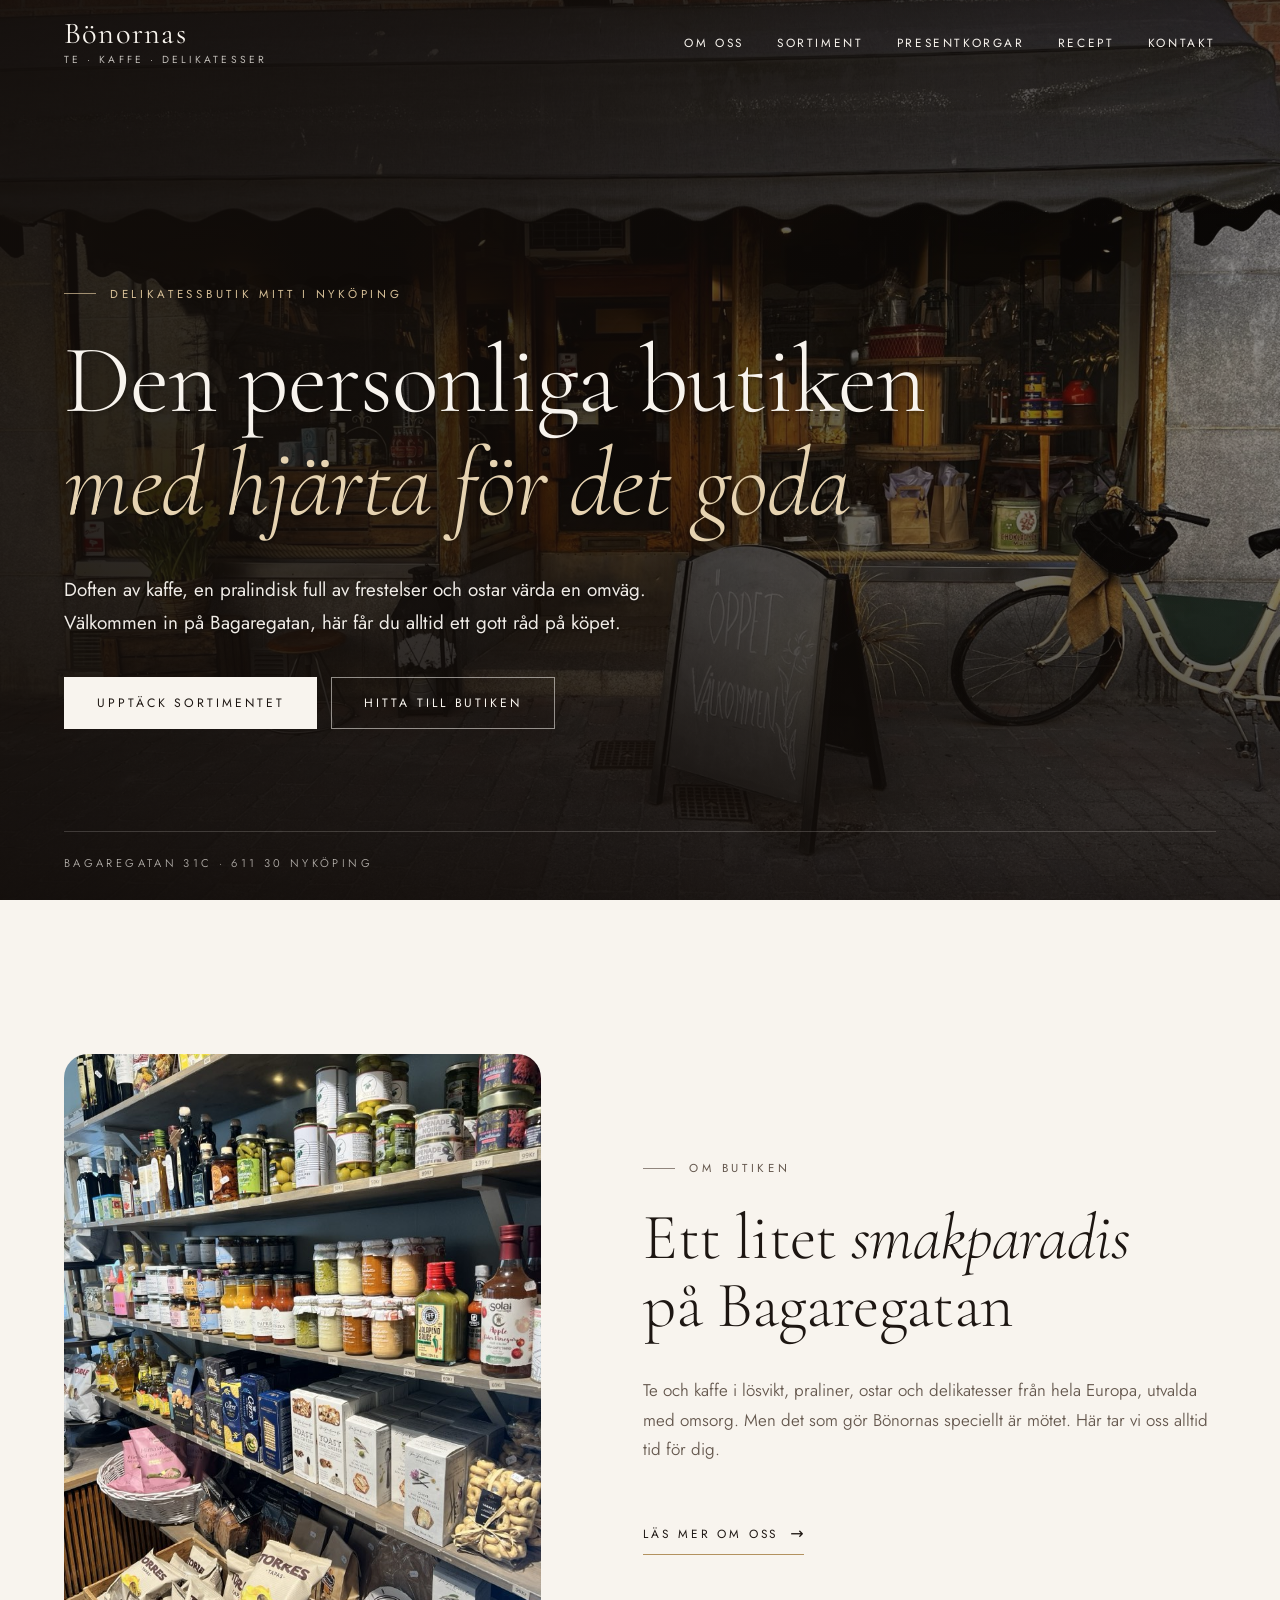
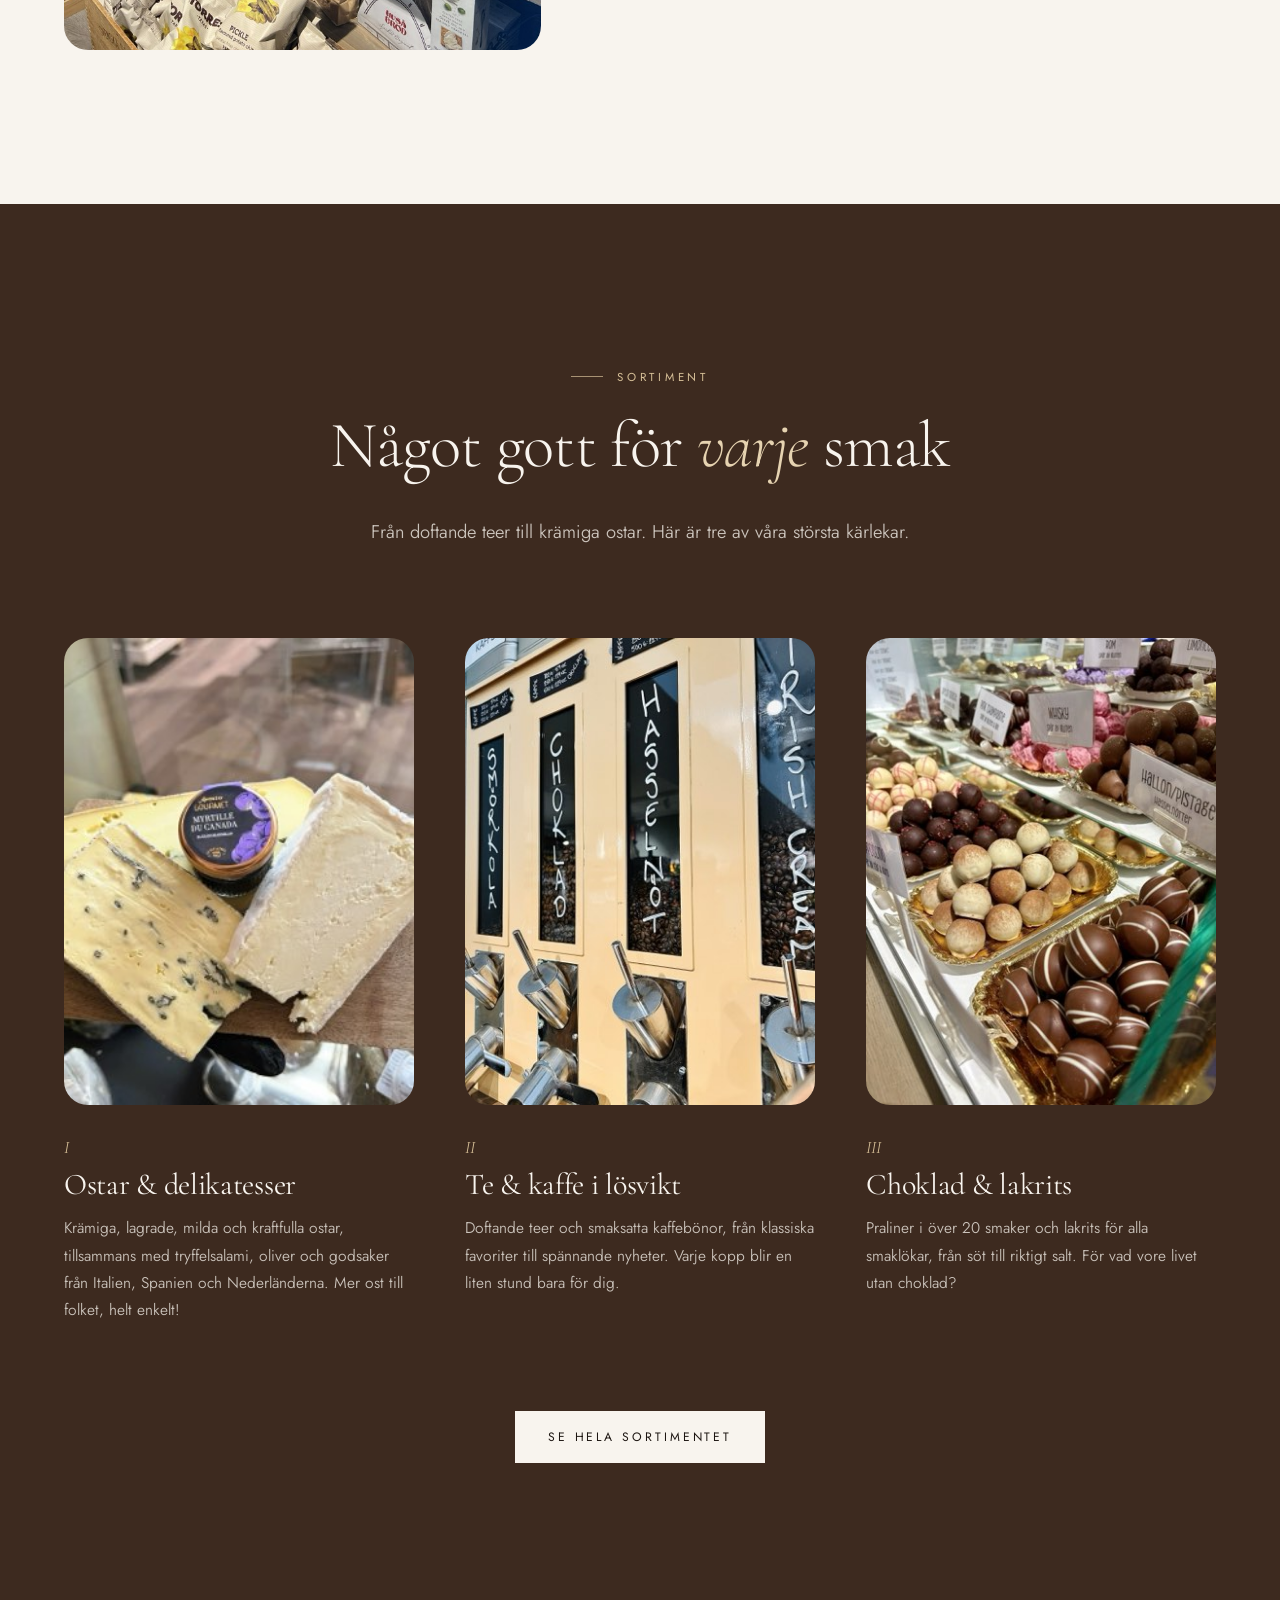
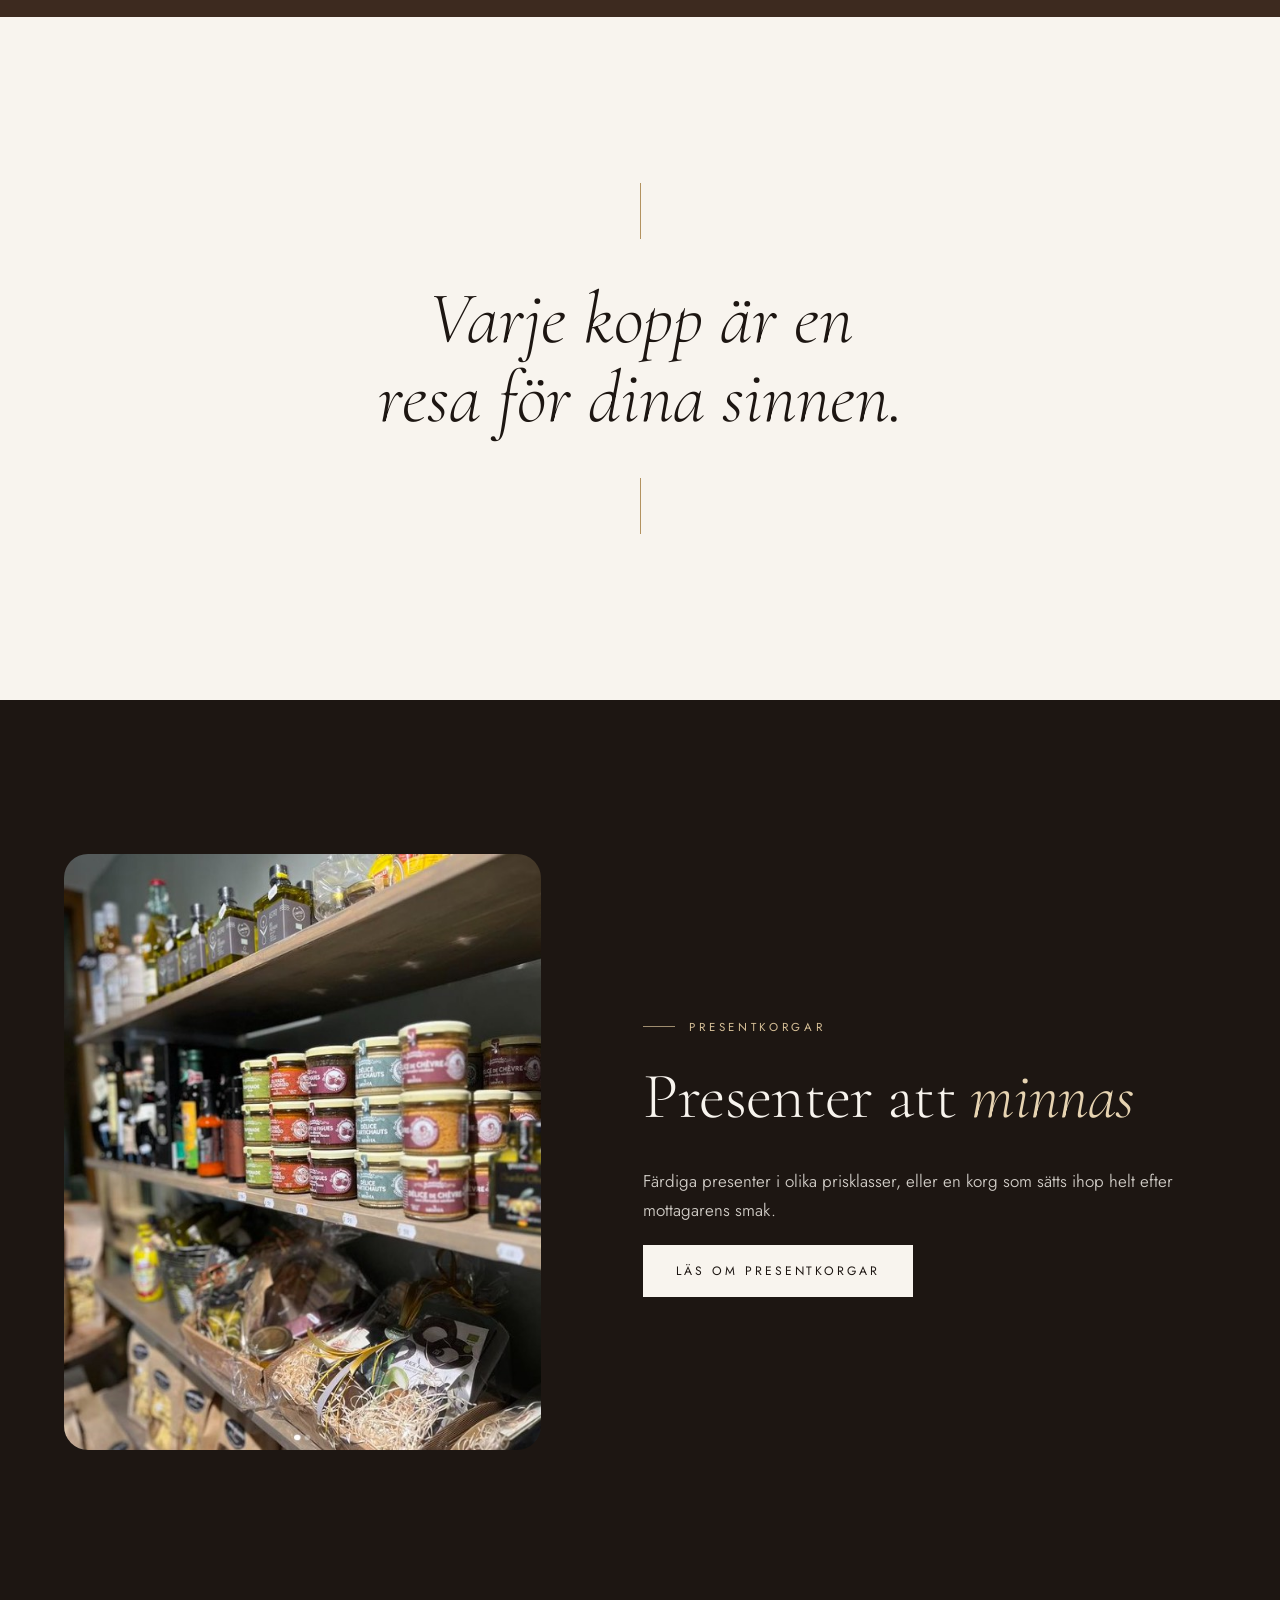
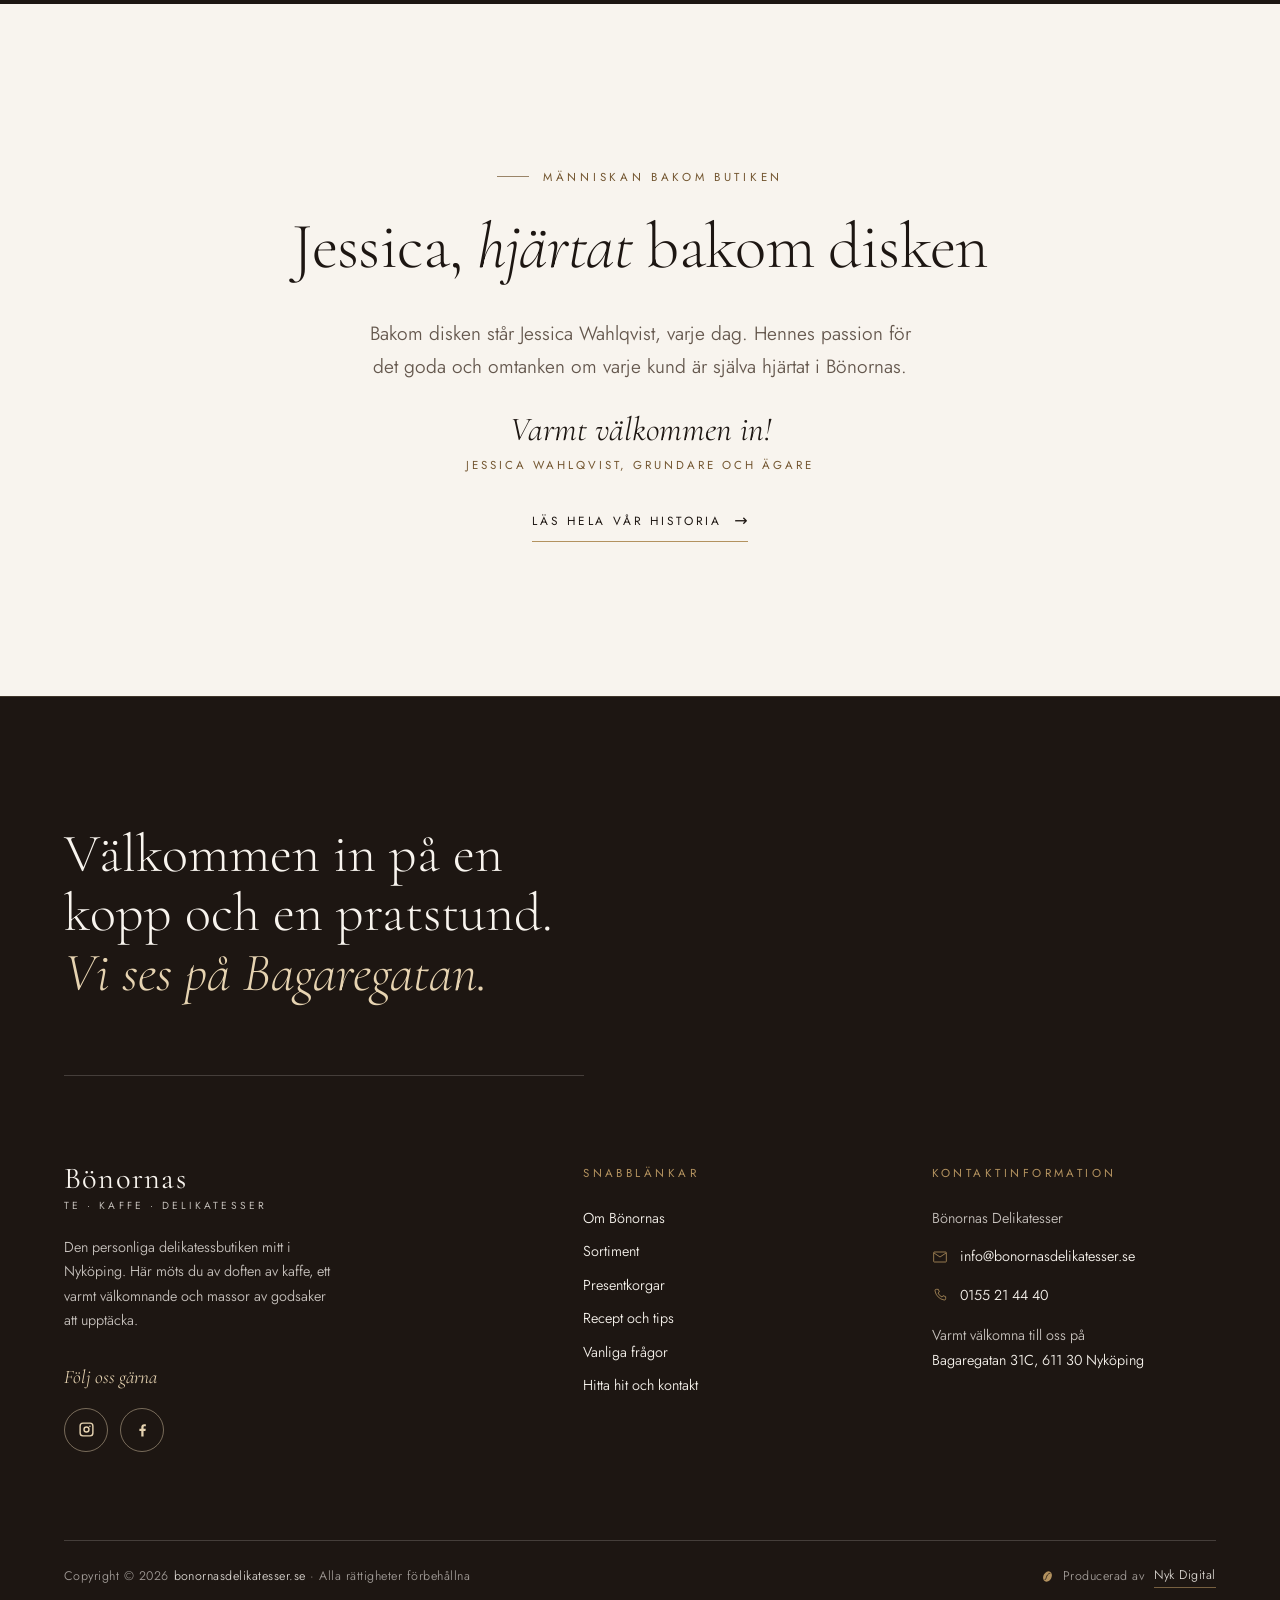
==== index.html @ 4481b43d "Uppdaterad förhandsvisning: sortimentssidan Co-Authored-By: Claude Opus 5.5 <noreply@anthropic.com>" ====
<!doctype html>
<html lang="sv">
<head>
  <meta charset="utf-8">
  <meta name="viewport" content="width=device-width, initial-scale=1, viewport-fit=cover">
  <title>Bönornas Delikatesser | Te, kaffe och delikatesser i Nyköping</title>
  <meta name="description" content="Personlig delikatessbutik på Bagaregatan i Nyköping. Te och kaffe i lösvikt, praliner, lakrits, ostpåsar, delikatesser och presentkorgar efter din smak och budget.">
  <link rel="canonical" href="https://bonornasdelikatesser.se/">
  <meta name="robots" content="noindex, nofollow">
  <meta name="theme-color" content="#1d1612">
  <meta name="format-detection" content="telephone=no">

  <meta property="og:type" content="website">
  <meta property="og:locale" content="sv_SE">
  <meta property="og:site_name" content="Bönornas Delikatesser">
  <meta property="og:title" content="Bönornas Delikatesser | Te, kaffe och delikatesser i Nyköping">
  <meta property="og:description" content="Personlig delikatessbutik på Bagaregatan i Nyköping. Te och kaffe i lösvikt, praliner, lakrits, ostpåsar, delikatesser och presentkorgar efter din smak och budget.">
  <meta property="og:url" content="https://bonornasdelikatesser.se/">
  <meta property="og:image" content="https://bonornasdelikatesser.se/images/og-image.jpg">
  <meta property="og:image:width" content="1200">
  <meta property="og:image:height" content="630">
  <meta property="og:image:alt" content="Butiksfasaden till Bönornas Delikatesser på Bagaregatan i Nyköping">
  <meta name="twitter:card" content="summary_large_image">

  <link rel="icon" href="favicon.svg" type="image/svg+xml">
  <link rel="icon" href="favicon-32.png" sizes="32x32" type="image/png">
  <link rel="apple-touch-icon" href="apple-touch-icon.png">
  <link rel="manifest" href="site.webmanifest">

  <link rel="preconnect" href="https://fonts.googleapis.com">
  <link rel="preconnect" href="https://fonts.gstatic.com" crossorigin>
  <link href="https://fonts.googleapis.com/css2?family=Cormorant+Garamond:ital,wght@0,300;0,400;0,500;1,300;1,400&amp;family=Jost:wght@300..500&amp;display=swap" rel="stylesheet">
  <link rel="preload" as="image" href="images/butiken-bagaregatan-nykoping-1600.jpg"
        imagesrcset="images/butiken-bagaregatan-nykoping-960.jpg 960w, images/butiken-bagaregatan-nykoping-1600.jpg 1600w"
        imagesizes="100vw">
  <link rel="stylesheet" href="css/style.css?v=22">
  <!-- Strukturerad data: lokal butik -->
  <script type="application/ld+json">
  {
    "@context": "https://schema.org",
    "@type": "Store",
    "@id": "https://bonornasdelikatesser.se/#butik",
    "name": "Bönornas Delikatesser",
    "alternateName": "BÖNORNAS Te Kaffe & Delikatesser",
    "slogan": "Den personliga butiken",
    "founder": {"@type": "Person", "name": "Jessica Wahlqvist"},
    "description": "Personlig delikatessbutik i Nyköping med te och kaffe i lösvikt, choklad, lakrits, ostar och presentkorgar.",
    "url": "https://bonornasdelikatesser.se/",
    "image": [
      "https://bonornasdelikatesser.se/images/butiken-bagaregatan-nykoping-1600.jpg",
      "https://bonornasdelikatesser.se/images/praliner-choklad-1600.jpg",
      "https://bonornasdelikatesser.se/images/kaffe-i-losvikt-1600.jpg"
    ],
    "logo": "https://bonornasdelikatesser.se/apple-touch-icon.png",
    "telephone": "+46155214440",
    "email": "info@bonornasdelikatesser.se",
    "priceRange": "$$",
    "currenciesAccepted": "SEK",
    "address": {
      "@type": "PostalAddress",
      "streetAddress": "Bagaregatan 31C",
      "postalCode": "611 30",
      "addressLocality": "Nyköping",
      "addressRegion": "Södermanlands län",
      "addressCountry": "SE"
    },
    "areaServed": "Nyköping",
    "hasMap": "https://www.google.com/maps/search/?api=1&query=Bagaregatan+31C+611+30+Nyk%C3%B6ping",
    "sameAs": [
      "https://www.instagram.com/bonornasdelikatesser/",
      "https://www.facebook.com/bonornasdelikatesser/"
    ],
    "makesOffer": [
      {"@type": "Offer", "itemOffered": {"@type": "Product", "name": "Te i lösvikt"}},
      {"@type": "Offer", "itemOffered": {"@type": "Product", "name": "Kaffe i lösvikt"}},
      {"@type": "Offer", "itemOffered": {"@type": "Product", "name": "Choklad och praliner"}},
      {"@type": "Offer", "itemOffered": {"@type": "Product", "name": "Lakrits"}},
      {"@type": "Offer", "itemOffered": {"@type": "Product", "name": "Presentkorgar med ost och delikatesser"}},
      {"@type": "Offer", "itemOffered": {"@type": "Product", "name": "Ostpåsar"}}
    ]
  }
  </script>
</head>
<body>
  <a class="skip-link" href="#main">Hoppa till innehållet</a>

  <header class="site-header" id="top">
    <div class="container header-inner">
      <a class="brand" href="./" aria-label="Till startsidan för Bönornas Delikatesser">
        <span class="brand-name">Bönornas</span>
        <span class="brand-sub">Te · Kaffe · Delikatesser</span>
      </a>

      <nav class="site-nav" id="site-nav" aria-label="Huvudmeny">
        <ul>
          <li><a href="om-oss.html">Om oss</a></li>
          <li><a href="sortiment.html">Sortiment</a></li>
          <li><a href="presentkorgar.html">Presentkorgar</a></li>
          <li><a href="recept.html">Recept</a></li>
          <li><a href="kontakt.html">Kontakt</a></li>
        </ul>
      </nav>

      <button class="nav-toggle" aria-expanded="false" aria-controls="site-nav">
        <span class="nav-toggle-lines" aria-hidden="true"></span><span class="visually-hidden">Meny</span>
      </button>
    </div>
  </header>

  <main id="main">
    <!-- HERO -->
    <section class="hero" aria-labelledby="hero-title">
      <div class="hero-media">
        <img src="images/butiken-bagaregatan-nykoping-1600.jpg"
             srcset="images/butiken-bagaregatan-nykoping-960.jpg 960w, images/butiken-bagaregatan-nykoping-1600.jpg 1600w"
             sizes="100vw" width="1600" height="1200" fetchpriority="high"
             alt="Butiksfasaden till Bönornas Delikatesser på Bagaregatan i Nyköping med markis och skyltfönster">
      </div>
      <div class="container hero-content">
        <p class="label label-light">Delikatessbutik mitt i Nyköping</p>
        <h1 id="hero-title">Den personliga butiken<br><em>med hjärta för det goda</em></h1>
        <p class="hero-lead">Doften av kaffe, en pralindisk full av frestelser och ostar värda en omväg.<br class="br-desktop"> Välkommen in på Bagaregatan, här får du alltid ett gott råd på köpet.</p>
        <div class="hero-actions">
          <a class="btn btn-light" href="sortiment.html">Upptäck sortimentet</a>
          <a class="btn btn-outline-light" href="kontakt.html#hitta-hit">Hitta till butiken</a>
        </div>
      </div>
      <p class="hero-address container">Bagaregatan 31C · 611 30 Nyköping</p>
    </section>

    <!-- OM, KORT -->
    <section class="section intro" aria-labelledby="om-title">
      <div class="container intro-grid">
        <figure class="intro-media">
          <img src="images/delikatesser-hylla-960.jpg"
               srcset="images/delikatesser-hylla-480.jpg 480w, images/delikatesser-hylla-960.jpg 960w, images/delikatesser-hylla-1600.jpg 1600w"
               sizes="(min-width: 960px) 42vw, 100vw" width="1200" height="1600" loading="lazy" decoding="async"
               alt="Välfyllda hyllor i butiken med inlagda grönsaker, oljor, kex och pasta">
        </figure>
        <div class="intro-copy">
          <p class="label">Om butiken</p>
          <h2 id="om-title">Ett litet <em>smakparadis</em> på Bagaregatan</h2>
          <p>Te och kaffe i lösvikt, praliner, ostar och delikatesser från hela Europa, utvalda med omsorg. Men det som gör Bönornas speciellt är mötet. Här tar vi oss alltid tid för dig.</p>
          <a class="text-link" href="om-oss.html">Läs mer om oss</a>
        </div>
      </div>

    </section>

    <!-- SORTIMENT -->
    <section class="section collection" aria-labelledby="sortiment-title">
      <div class="container">
        <header class="section-head">
          <p class="label">Sortiment</p>
          <h2 id="sortiment-title">Något gott för <em>varje</em> smak</h2>
          <p>Från doftande teer till krämiga ostar. Här är tre av våra största kärlekar.</p>
        </header>

        <div class="collection-grid">
          <article class="item">
            <div class="item-media">
              <img src="images/ostar-delikatesser-960.jpg"
                   srcset="images/ostar-delikatesser-480.jpg 480w, images/ostar-delikatesser-960.jpg 960w"
                   sizes="(min-width: 900px) 30vw, 100vw" width="960" height="720" loading="lazy" decoding="async"
                   alt="Ostbricka med blåmögelost, vitmögelost och en burk blåbärsmarmelad">
            </div>
            <p class="item-index">I</p>
            <h3><a href="sortiment.html#ost">Ostar &amp; delikatesser</a></h3>
            <p>Krämiga, lagrade, milda och kraftfulla ostar, tillsammans med tryffelsalami, oliver och godsaker från Italien, Spanien och Nederländerna. Mer ost till folket, helt enkelt!</p>
          </article>

          <article class="item">
            <div class="item-media">
              <img src="images/kaffe-i-losvikt-960.jpg"
                   srcset="images/kaffe-i-losvikt-480.jpg 480w, images/kaffe-i-losvikt-960.jpg 960w"
                   sizes="(min-width: 900px) 30vw, 100vw" width="960" height="1280" loading="lazy" decoding="async"
                   alt="Smaksatta kaffebönor i lösvikt i kaffeautomater">
            </div>
            <p class="item-index">II</p>
            <h3><a href="sortiment.html#te-kaffe">Te &amp; kaffe i lösvikt</a></h3>
            <p>Doftande teer och smaksatta kaffebönor, från klassiska favoriter till spännande nyheter. Varje kopp blir en liten stund bara för dig.</p>
          </article>

          <article class="item">
            <div class="item-media">
              <img src="images/praliner-choklad-960.jpg"
                   srcset="images/praliner-choklad-480.jpg 480w, images/praliner-choklad-960.jpg 960w"
                   sizes="(min-width: 900px) 30vw, 100vw" width="960" height="1280" loading="lazy" decoding="async"
                   alt="Disk med handgjorda praliner i smaker som whisky samt hallon och pistage">
            </div>
            <p class="item-index">III</p>
            <h3><a href="sortiment.html#choklad">Choklad &amp; lakrits</a></h3>
            <p>Praliner i över 20 smaker och lakrits för alla smaklökar, från söt till riktigt salt. För vad vore livet utan choklad?</p>
          </article>
        </div>

        <div class="section-actions">
          <a class="btn btn-light" href="sortiment.html">Se hela sortimentet</a>
        </div>
      </div>
    </section>

    <!-- CITAT -->
    <section class="statement" aria-label="Vår filosofi">
      <div class="container">
        <blockquote>
          <p>Varje kopp är en resa för dina sinnen.</p>
        </blockquote>
      </div>
    </section>

    <!-- PRESENTKORGAR, KORT -->
    <section class="section gifts" aria-labelledby="gifts-title">
      <div class="container gifts-grid">
        <figure class="gifts-media">
          <img src="images/presentkorgar-delikatesser-600.jpg"
               srcset="images/presentkorgar-delikatesser-390.jpg 389w, images/presentkorgar-delikatesser-600.jpg 597w"
               sizes="(min-width: 960px) 40vw, 100vw" width="597" height="737" loading="lazy" decoding="async"
               alt="Hyllor med franska tapenader, olivoljor och inslagna presentkorgar">
        </figure>
        <div class="gifts-copy">
          <p class="label label-light">Presentkorgar</p>
          <h2 id="gifts-title">Presenter att <em>minnas</em></h2>
          <p>Färdiga presenter i olika prisklasser, eller en korg som sätts ihop helt efter mottagarens smak.</p>
          <div class="hero-actions">
            <a class="btn btn-light" href="presentkorgar.html">Läs om presentkorgar</a>
          </div>
        </div>
      </div>
    </section>

    <!-- JESSICA, KORT -->
    <section class="section story-teaser" aria-labelledby="jessica-title">
      <div class="container story-teaser-inner">
        <p class="label">Människan bakom butiken</p>
        <h2 id="jessica-title">Jessica, <em>hjärtat</em> bakom disken</h2>
        <p>Bakom disken står Jessica Wahlqvist, varje dag. Hennes passion för det goda och omtanken om varje kund är själva hjärtat i Bönornas.</p>
        <p class="story-sign">Varmt välkommen in!<span>Jessica Wahlqvist, grundare och ägare</span></p>
        <a class="text-link" href="om-oss.html">Läs hela vår historia</a>
      </div>
    </section>


  </main>

  <footer class="site-footer">
    <div class="container">
      <p class="footer-welcome">Välkommen in på en kopp och en pratstund. <em>Vi ses på Bagaregatan.</em></p>

      <div class="footer-grid">
        <div class="footer-intro">
          <a class="footer-logo" href="./" aria-label="Till startsidan för Bönornas Delikatesser">
            <span class="brand-name">Bönornas</span>
            <span class="brand-sub">Te · Kaffe · Delikatesser</span>
          </a>
          <p>Den personliga delikatessbutiken mitt i Nyköping. Här möts du av doften av kaffe, ett varmt välkomnande och massor av godsaker att upptäcka.</p>
          <p class="footer-follow">Följ oss gärna</p>
          <ul class="footer-social">
            <li><a href="https://www.instagram.com/bonornasdelikatesser/" rel="noopener" target="_blank" aria-label="Instagram"><svg viewBox="0 0 24 24" width="17" height="17" aria-hidden="true" focusable="false"><path d="M7 2h10a5 5 0 0 1 5 5v10a5 5 0 0 1-5 5H7a5 5 0 0 1-5-5V7a5 5 0 0 1 5-5Zm0 2a3 3 0 0 0-3 3v10a3 3 0 0 0 3 3h10a3 3 0 0 0 3-3V7a3 3 0 0 0-3-3H7Zm5 3.5A4.5 4.5 0 1 1 7.5 12 4.5 4.5 0 0 1 12 7.5Zm0 2A2.5 2.5 0 1 0 14.5 12 2.5 2.5 0 0 0 12 9.5Zm4.8-3.3a1.1 1.1 0 1 1-1.1 1.1 1.1 1.1 0 0 1 1.1-1.1Z" fill="currentColor"/></svg></a></li>
            <li><a href="https://www.facebook.com/bonornasdelikatesser/" rel="noopener" target="_blank" aria-label="Facebook"><svg viewBox="0 0 24 24" width="17" height="17" aria-hidden="true" focusable="false"><path d="M13.5 22v-8h2.7l.4-3.1h-3.1V8.9c0-.9.25-1.5 1.55-1.5h1.65V4.6A22 22 0 0 0 14.3 4.5c-2.4 0-4 1.45-4 4.1v2.3H7.6V14h2.7v8Z" fill="currentColor"/></svg></a></li>
          </ul>
        </div>

        <nav class="footer-col" aria-label="Snabblänkar">
          <p class="footer-label">Snabblänkar</p>
          <ul>
            <li><a href="om-oss.html">Om Bönornas</a></li>
            <li><a href="sortiment.html">Sortiment</a></li>
            <li><a href="presentkorgar.html">Presentkorgar</a></li>
            <li><a href="recept.html">Recept och tips</a></li>
            <li><a href="kontakt.html#faq">Vanliga frågor</a></li>
            <li><a href="kontakt.html">Hitta hit och kontakt</a></li>
          </ul>
        </nav>

        <div class="footer-col">
          <p class="footer-label">Kontaktinformation</p>
          <ul>
            <li>Bönornas Delikatesser</li>
            <li class="footer-row"><svg viewBox="0 0 24 24" width="16" height="16" aria-hidden="true" fill="none" stroke="currentColor" stroke-width="1.2"><rect x="2.5" y="4.5" width="19" height="15" rx="1"/><path d="m3 6 9 6 9-6"/></svg><a href="mailto:info@bonornasdelikatesser.se">info@bonornasdelikatesser.se</a></li>
            <li class="footer-row"><svg viewBox="0 0 24 24" width="16" height="16" aria-hidden="true" fill="none" stroke="currentColor" stroke-width="1.2"><path d="M6.5 3.5h3l1.5 4-2 1.5a12 12 0 0 0 6 6l1.5-2 4 1.5v3a2 2 0 0 1-2.2 2A16.5 16.5 0 0 1 4.5 5.7a2 2 0 0 1 2-2.2Z"/></svg><a href="tel:+46155214440">0155&nbsp;21&nbsp;44&nbsp;40</a></li>
            <li class="footer-address">Varmt välkomna till oss på<br><a href="https://www.google.com/maps/search/?api=1&amp;query=Bagaregatan+31C+611+30+Nyk%C3%B6ping" rel="noopener" target="_blank">Bagaregatan&nbsp;31C, 611&nbsp;30 Nyköping</a></li>
          </ul>
        </div>
      </div>

      <div class="footer-bottom">
        <p>Copyright © <span id="year">2026</span> <a href="./">bonornasdelikatesser.se</a> · Alla rättigheter förbehållna</p>
        <p class="footer-credit"><svg class="footer-bean" viewBox="0 0 48 48" aria-hidden="true"><ellipse cx="24" cy="24" rx="15" ry="20" transform="rotate(28 24 24)" fill="currentColor"/><path d="M15 36c6-5 4-12 9-18s9-6 9-6" fill="none" stroke="var(--ink)" stroke-width="3" stroke-linecap="round"/></svg>Producerad av <a href="https://nykdigital.se" rel="noopener" target="_blank">Nyk Digital</a></p>
      </div>
    </div>
  </footer>

  <script src="js/main.js?v=22" defer></script>
</body>
</html>
---- css/style.css ----
/* ==========================================================================
   Bönornas Delikatesser
   ========================================================================== */

:root {
  --ink: #1d1612;
  --ink-2: #2a201b;
  --ivory: #f8f4ee;
  --linen: #f0e9df;
  --roast: #3d2a1f;
  --text: #2b221d;
  --muted: #64574d;
  --gold: #b3925f;
  --gold-text: #735630;
  --line: rgb(29 22 18 / 14%);
  --line-light: rgb(248 244 238 / 18%);

  --serif: "Cormorant Garamond", Georgia, "Times New Roman", serif;
  --sans: "Jost", system-ui, -apple-system, "Segoe UI", Roboto, sans-serif;

  --header-h: 84px;
  --gutter: clamp(20px, 5vw, 64px);
  --section-y: clamp(88px, 12vw, 168px);
  --ease: cubic-bezier(.22, .61, .36, 1);
}

/* ---------- Bas ---------- */
*, *::before, *::after { box-sizing: border-box; }
html {
  scroll-behavior: smooth;
  scroll-padding-top: calc(var(--header-h) - 8px);
  -webkit-text-size-adjust: 100%;
  text-size-adjust: 100%;
}
body {
  margin: 0;
  font-family: var(--sans);
  font-weight: 350;
  font-size: clamp(1rem, .96rem + .2vw, 1.0625rem);
  line-height: 1.75;
  color: var(--text);
  background: var(--ivory);
  -webkit-font-smoothing: antialiased;
  overflow-x: hidden;
}
img { display: block; max-width: 100%; height: auto; }
a { color: inherit; text-underline-offset: 4px; text-decoration-thickness: 1px; }
strong { font-weight: 500; }
figure { margin: 0; }
address { font-style: normal; }
p { margin: 0 0 1.1em; text-wrap: pretty; }

h1, h2, h3 {
  font-family: var(--serif);
  font-weight: 300;
  line-height: 1.05;
  letter-spacing: -0.01em;
  margin: 0 0 .55em;
  text-wrap: balance;
  color: var(--ink);
}
h1 { font-size: clamp(3rem, 1.6rem + 5.6vw, 6.4rem); }
h2 { font-size: clamp(2.4rem, 1.5rem + 3.2vw, 4.2rem); }
h3 { font-size: clamp(1.6rem, 1.4rem + .6vw, 2rem); font-weight: 400; }
h1 em, h2 em { font-style: italic; font-weight: 300; }

:focus-visible { outline: 1px solid var(--gold); outline-offset: 4px; }

.container { width: min(1240px, 100% - 2 * var(--gutter)); margin-inline: auto; }
.visually-hidden { position: absolute !important; width: 1px; height: 1px; overflow: hidden; clip: rect(0 0 0 0); white-space: nowrap; }
.skip-link { position: absolute; left: 16px; top: -100px; z-index: 100; background: var(--ink); color: var(--ivory); padding: 10px 16px; }
.skip-link:focus { top: 12px; }

.label {
  display: inline-flex; align-items: center; gap: 14px;
  font-family: var(--sans); font-size: .72rem; font-weight: 400;
  letter-spacing: .32em; text-transform: uppercase; color: var(--gold-text);
  margin-bottom: 1.6rem;
}
.label::before { content: ""; width: 32px; height: 1px; background: currentColor; opacity: .7; }
.label-light { color: #d6bf97; }

/* ---------- Knappar ---------- */
.btn {
  display: inline-flex; align-items: center; justify-content: center;
  min-height: 52px; padding: 0 32px;
  font: 400 .76rem/1 var(--sans); letter-spacing: .24em; text-transform: uppercase;
  color: var(--ivory); background: var(--ink);
  border: 1px solid var(--ink); border-radius: 0;
  text-decoration: none; cursor: pointer;
  transition: background-color .4s var(--ease), color .4s var(--ease), border-color .4s var(--ease);
}
.btn:hover { background: transparent; color: var(--ink); }
.btn-light { background: var(--ivory); color: var(--ink); border-color: var(--ivory); }
.btn-light:hover { background: transparent; color: var(--ivory); }
.btn-outline-light { background: transparent; color: var(--ivory); border-color: rgb(248 244 238 / 55%); }
.btn-outline-light:hover { background: var(--ivory); color: var(--ink); border-color: var(--ivory); }

/* ---------- Sidhuvud ---------- */
.site-header {
  position: fixed; inset: 0 0 auto; z-index: 50;
  color: var(--ivory);
  transition: background-color .5s var(--ease), color .5s var(--ease), box-shadow .5s var(--ease);
}
.site-header.is-scrolled, .site-header.menu-open {
  background: var(--ivory); color: var(--ink);
  box-shadow: 0 1px 0 var(--line);
}
.header-inner { display: flex; align-items: center; justify-content: space-between; height: var(--header-h); gap: 24px; }

.brand, .footer-logo { display: inline-grid; justify-items: start; text-decoration: none; color: inherit; line-height: 1; }
.brand-name { font-family: var(--serif); font-weight: 400; font-size: 1.9rem; letter-spacing: .04em; }
.brand-sub { margin-top: 6px; font-size: .64rem; font-weight: 400; letter-spacing: .3em; text-transform: uppercase; opacity: .75; }

.site-nav ul { list-style: none; margin: 0; padding: 0; display: flex; gap: clamp(20px, 2.6vw, 40px); }
.site-nav a {
  position: relative; text-decoration: none;
  font-size: .74rem; font-weight: 400; letter-spacing: .22em; text-transform: uppercase;
  padding: 8px 0;
}
.site-nav a::after {
  content: ""; position: absolute; left: 0; right: 0; bottom: 2px; height: 1px; background: currentColor;
  transform: scaleX(0); transform-origin: right; transition: transform .5s var(--ease);
}
.site-nav a:hover::after, .site-nav a.is-active::after { transform: scaleX(1); transform-origin: left; }

.nav-toggle { display: none; width: 48px; height: 48px; margin-right: -12px; padding: 0; border: 0; background: none; color: inherit; cursor: pointer; }
.nav-toggle-lines, .nav-toggle-lines::before { display: block; width: 26px; height: 1px; margin: 0 auto; background: currentColor; transition: transform .4s var(--ease); }
.nav-toggle-lines { position: relative; transform: translateY(-4px); }
.nav-toggle-lines::before { content: ""; position: absolute; left: 0; top: 8px; }
.nav-toggle[aria-expanded="true"] .nav-toggle-lines { transform: translateY(0) rotate(45deg); }
.nav-toggle[aria-expanded="true"] .nav-toggle-lines::before { transform: translateY(-8px) rotate(-90deg); }

@media (max-width: 960px) {
  .nav-toggle { display: block; }
  .site-nav {
    position: fixed; inset: var(--header-h) 0 0; background: var(--ivory); color: var(--ink);
    display: flex; align-items: center; justify-content: center;
    opacity: 0; visibility: hidden; transition: opacity .5s var(--ease), visibility 0s .5s;
  }
  .site-nav.is-open { opacity: 1; visibility: visible; transition: opacity .5s var(--ease); }
  .site-nav ul { flex-direction: column; align-items: center; gap: 10px; }
  .site-nav a { font-family: var(--serif); font-size: 2.2rem; letter-spacing: .01em; text-transform: none; font-weight: 300; }
}

/* ---------- Hero ---------- */
.hero {
  position: relative; isolation: isolate; overflow: hidden;
  min-height: max(640px, 100svh);
  display: flex; flex-direction: column; justify-content: flex-end;
  color: var(--ivory);
  padding: calc(var(--header-h) + 48px) 0 0;
}
.hero-media { position: absolute; inset: 0; z-index: -1; }
.hero-media img { width: 100%; height: 100%; object-fit: cover; object-position: 50% 60%; }
.hero-media::after {
  content: ""; position: absolute; inset: 0;
  background:
    linear-gradient(90deg, rgb(18 13 10 / 82%) 0%, rgb(18 13 10 / 62%) 40%, rgb(18 13 10 / 25%) 75%, rgb(18 13 10 / 15%) 100%),
    linear-gradient(180deg, rgb(18 13 10 / 50%) 0%, rgb(18 13 10 / 0%) 25%, rgb(18 13 10 / 0%) 60%, rgb(18 13 10 / 75%) 100%),
    rgb(18 13 10 / 22%);
}
.hero h1, .hero-lead, .hero .label { text-shadow: 0 1px 2px rgb(0 0 0 / 30%); }
@media (max-width: 760px) {
  .hero-media::after {
    background:
      linear-gradient(180deg, rgb(18 13 10 / 55%) 0%, rgb(18 13 10 / 45%) 35%, rgb(18 13 10 / 75%) 70%, rgb(18 13 10 / 90%) 100%);
  }
}

.hero-content { padding-bottom: clamp(56px, 8vw, 104px); }
.hero h1 { color: var(--ivory); max-width: 14ch; margin-bottom: .4em; }
.hero h1 em { color: #e6d3b1; }
.hero-lead { max-width: 36em; font-size: clamp(1.02rem, .98rem + .3vw, 1.18rem); color: rgb(248 244 238 / 88%); margin-bottom: 2.4rem; }
.hero-actions { display: flex; flex-wrap: wrap; gap: 14px; }
.hero-address {
  position: relative; margin: 0 auto; padding: 22px 0 26px;
  border-top: 1px solid var(--line-light);
  font-size: .7rem; letter-spacing: .3em; text-transform: uppercase; color: rgb(248 244 238 / 70%);
}

.hero-content > * { opacity: 0; animation: fadeUp 1.2s var(--ease) forwards; }
.hero-content > :nth-child(1) { animation-delay: .2s; }
.hero-content > :nth-child(2) { animation-delay: .35s; }
.hero-content > :nth-child(3) { animation-delay: .55s; }
.hero-content > :nth-child(4) { animation-delay: .7s; }
@keyframes fadeUp { from { opacity: 0; transform: translateY(18px); } to { opacity: 1; transform: none; } }

@media (max-width: 560px) {
  .hero-actions .btn { flex: 1 1 100%; }
  .hero-address { letter-spacing: .2em; font-size: .64rem; }
}

/* ---------- Sektioner ---------- */
.section { padding: var(--section-y) 0; }
.section-head { max-width: 680px; margin: 0 auto clamp(56px, 7vw, 96px); text-align: center; }
.section-head .label { justify-content: center; }
.section-head > p:last-child { color: var(--muted); margin: 0; }
.section-head-left { text-align: left; margin-inline: 0; }
.section-head-left .label { justify-content: flex-start; }

/* Om */
.intro-grid { display: grid; grid-template-columns: 5fr 6fr; gap: clamp(48px, 8vw, 128px); align-items: center; }
.intro-media { position: relative; }
.intro-media img { width: 100%; aspect-ratio: 4 / 5; object-fit: cover; }
.intro-copy > p { color: var(--muted); max-width: 34em; }
.pillars { margin: 48px 0 0; display: grid; grid-template-columns: repeat(3, 1fr); gap: 28px; }
.pillars div { padding-top: 20px; border-top: 1px solid var(--line); }
.pillars dt { font-family: var(--serif); font-size: 1.35rem; font-weight: 400; color: var(--ink); line-height: 1.2; margin-bottom: 6px; }
.pillars dd { margin: 0; font-size: .92rem; color: var(--muted); }
@media (max-width: 900px) {
  .intro-grid { grid-template-columns: 1fr; }
}
@media (max-width: 600px) { .pillars { grid-template-columns: 1fr; gap: 0; } .pillars div { padding: 18px 0; } }

/* Sortiment */
.collection { background: var(--linen); }
.collection-grid { display: grid; grid-template-columns: repeat(3, 1fr); gap: clamp(28px, 4vw, 56px); }
.item-media { overflow: hidden; margin-bottom: 28px; }
.item-media img { width: 100%; aspect-ratio: 3 / 4; object-fit: cover; transition: transform .9s var(--ease); }
.item:hover .item-media img { transform: scale(1.04); }
.item-index { font-family: var(--serif); font-style: italic; font-size: 1.1rem; color: var(--gold-text); margin: 0 0 6px; }
.item h3 { margin-bottom: .45em; }
.item p:last-child { color: var(--muted); margin: 0; font-size: .97rem; }
.collection-grid .item:nth-child(2) { margin-top: clamp(0px, 6vw, 72px); }
@media (max-width: 900px) {
  .collection-grid { grid-template-columns: 1fr; gap: 64px; max-width: 560px; margin-inline: auto; }
  .collection-grid .item:nth-child(2) { margin-top: 0; }
  .item-media img { aspect-ratio: 4 / 3; }
}

/* Menykort: kaffesmaker */
.menu-cards { display: grid; grid-template-columns: 1fr 1fr; gap: clamp(20px, 3vw, 40px); margin-top: clamp(80px, 10vw, 128px); }
.menu-card { display: flex; flex-direction: column; align-items: center; justify-content: center;
  position: relative; max-width: none; margin: 0;
  padding: clamp(44px, 6vw, 72px) clamp(24px, 5vw, 64px);
  text-align: center; background: var(--ivory);
  outline: 1px solid var(--gold); outline-offset: -12px;
}
.menu-card .label { justify-content: center; margin-bottom: 1.2rem; }
.menu-card .label::before { display: none; }
.menu-card h3 { font-size: clamp(2rem, 1.5rem + 1.8vw, 2.8rem); font-weight: 300; margin-bottom: .8em; }
.menu-list {
  list-style: none; margin: 0 auto 28px; padding: 0;
  display: flex; flex-wrap: wrap; justify-content: center; gap: 8px 0;
  font-family: var(--serif); font-style: italic; font-size: clamp(1.35rem, 1.15rem + .8vw, 1.75rem); color: var(--ink);
}
.menu-list li { padding: 0 22px; }
.menu-list li + li { border-left: 1px solid var(--line); }
.menu-foot { margin: 0; font-size: .92rem; color: var(--muted); }
@media (max-width: 520px) {
  .menu-list { flex-direction: column; }
  .menu-list li + li { border-left: 0; }
}

/* Citat */
.statement { padding: clamp(96px, 13vw, 176px) 0; text-align: center; }
.statement blockquote { margin: 0; }
.statement blockquote p {
  margin: 0 auto; max-width: 16ch;
  font-family: var(--serif); font-style: italic; font-weight: 300;
  font-size: clamp(2.4rem, 1.4rem + 4vw, 5rem); line-height: 1.08; color: var(--ink);
}
.statement blockquote::before, .statement blockquote::after {
  content: ""; display: block; width: 1px; height: 56px; margin: 0 auto 40px; background: var(--gold);
}
.statement blockquote::after { margin: 40px auto 0; }

/* Presentkorgar */
.gifts { background: var(--ink); color: rgb(248 244 238 / 82%); }
.gifts h2 { color: var(--ivory); }
.gifts h2 em { color: #e6d3b1; }
.gifts-grid { display: grid; grid-template-columns: 5fr 6fr; gap: clamp(48px, 8vw, 128px); align-items: center; }
.gifts-media img { width: 100%; aspect-ratio: 4 / 5; object-fit: cover; }
.steps { list-style: none; margin: 40px 0 48px; padding: 0; border-top: 1px solid var(--line-light); }
.steps li { display: grid; grid-template-columns: 56px 1fr; padding: 20px 0; border-bottom: 1px solid var(--line-light); }
.step-index { font-family: var(--serif); font-style: italic; font-size: 1.25rem; color: var(--gold); line-height: 1.5; }
.steps strong { display: block; font-family: var(--serif); font-size: 1.35rem; font-weight: 400; color: var(--ivory); line-height: 1.3; }
.steps div { font-size: .95rem; }
@media (max-width: 900px) { .gifts-grid { grid-template-columns: 1fr; } .gifts-media img { aspect-ratio: 4 / 3; } }

/* Galleri */
.gallery { display: grid; grid-template-columns: repeat(4, 1fr); gap: clamp(10px, 1.6vw, 24px); align-items: start; }
.gallery img { width: 100%; aspect-ratio: 3 / 4; object-fit: cover; }
.gallery img:nth-child(even) { margin-top: clamp(24px, 5vw, 72px); }
.gallery-note { text-align: center; margin: 56px 0 0; color: var(--muted); font-size: .95rem; }
@media (max-width: 760px) { .gallery { grid-template-columns: repeat(2, 1fr); } }

/* FAQ */
.faq { background: var(--linen); }
.faq-grid { display: grid; grid-template-columns: 4fr 7fr; gap: clamp(40px, 8vw, 128px); align-items: start; }
.faq .section-head > p:last-child a { color: var(--ink); }
.faq-list { border-top: 1px solid var(--line); }
.faq details { border-bottom: 1px solid var(--line); }
.faq summary {
  position: relative; list-style: none; cursor: pointer;
  padding: 28px 56px 28px 0;
  font-family: var(--serif); font-size: clamp(1.3rem, 1.15rem + .5vw, 1.6rem); font-weight: 400; line-height: 1.3; color: var(--ink);
}
.faq summary::-webkit-details-marker { display: none; }
.faq summary::before, .faq summary::after {
  content: ""; position: absolute; right: 4px; top: 50%; width: 18px; height: 1px; background: var(--ink);
  transition: transform .5s var(--ease);
}
.faq summary::after { transform: rotate(90deg); }
.faq details[open] summary::after { transform: rotate(0); }
.faq details p { color: var(--muted); max-width: 40em; margin: -8px 0 28px; }
@media (max-width: 900px) { .faq-grid { grid-template-columns: 1fr; } .faq .section-head { margin-bottom: 0; } }

/* Besök */
.visit-grid { display: grid; grid-template-columns: 5fr 6fr; gap: clamp(40px, 7vw, 112px); align-items: stretch; }
.info-list { margin: 8px 0 44px; border-top: 1px solid var(--line); }
.info-list div { display: grid; grid-template-columns: 130px 1fr; gap: 16px; padding: 18px 0; border-bottom: 1px solid var(--line); }
.info-list dt { font-weight: 400; font-size: .72rem; letter-spacing: .26em; text-transform: uppercase; color: var(--gold-text); padding-top: 5px; }
.info-list dd { margin: 0; color: var(--text); }
.info-list a { word-break: break-word; }
.map { min-height: 460px; background: var(--linen); }
.map iframe { display: block; width: 100%; height: 100%; min-height: 460px; border: 0; filter: grayscale(.6) sepia(.15); }
.map-consent {
  width: 100%; height: 100%; min-height: 460px; border: 0; cursor: pointer;
  display: grid; place-content: center; gap: 10px; text-align: center;
  background: var(--linen); color: var(--ink); font: inherit;
  outline: 1px solid var(--line); outline-offset: -14px;
  transition: background-color .5s var(--ease);
}
.map-consent:hover { background: #e9e0d3; }
.map-title { font-family: var(--serif); font-size: 2rem; font-weight: 300; }
.map-sub { font-size: .72rem; letter-spacing: .24em; text-transform: uppercase; color: var(--muted); }
@media (max-width: 900px) { .visit-grid { grid-template-columns: 1fr; } .map, .map iframe, .map-consent { min-height: 340px; } }
@media (max-width: 460px) { .info-list div { grid-template-columns: 1fr; gap: 4px; } }

/* Kontakt */
.contact { background: var(--linen); }
.contact-grid { display: grid; grid-template-columns: 5fr 6fr; gap: clamp(40px, 7vw, 112px); align-items: start; }
.contact-form { display: grid; grid-template-columns: 1fr 1fr; gap: 36px 32px; }
.field { display: grid; gap: 4px; }
.field-full { grid-column: 1 / -1; }
.field label { font-size: .72rem; font-weight: 400; letter-spacing: .26em; text-transform: uppercase; color: var(--gold-text); }
.field input, .field select, .field textarea {
  width: 100%; min-height: 48px; padding: 10px 0;
  font: 300 16px/1.6 var(--sans); color: var(--ink);
  background: transparent; border: 0; border-bottom: 1px solid rgb(29 22 18 / 30%); border-radius: 0;
  -webkit-appearance: none; appearance: none;
  transition: border-color .4s var(--ease);
}
.field select {
  background-image: linear-gradient(45deg, transparent 50%, var(--ink) 50%), linear-gradient(135deg, var(--ink) 50%, transparent 50%);
  background-position: calc(100% - 10px) 55%, calc(100% - 5px) 55%; background-size: 5px 5px; background-repeat: no-repeat;
  padding-right: 28px;
}
.field textarea { resize: vertical; min-height: 120px; }
.field input:focus, .field select:focus, .field textarea:focus { outline: none; border-bottom-color: var(--ink); }
.field [aria-invalid="true"] { border-bottom-color: #9b2c20; }
.form-foot { display: flex; align-items: center; justify-content: space-between; gap: 20px 32px; flex-wrap: wrap; }
.form-note { margin: 0; max-width: 30em; font-size: .85rem; color: var(--muted); }
.form-status { margin: 0; }
.form-status:empty { display: none; }
.form-status.is-error { color: #9b2c20; }
.form-status.is-ok { color: #4f5d3f; }
@media (max-width: 900px) { .contact-grid { grid-template-columns: 1fr; } }
@media (max-width: 560px) { .contact-form { grid-template-columns: 1fr; } .form-foot .btn { width: 100%; } }

/* ---------- Sidfot ---------- */
.site-footer {
  background: var(--ink); color: rgb(248 244 238 / 78%);
  padding: clamp(80px, 10vw, 128px) 0 clamp(36px, 4vw, 48px);
  font-size: .9rem; line-height: 1.7;
}
.site-footer a { color: var(--ivory); text-decoration: none; transition: color .4s var(--ease); }
.site-footer a:hover { color: #e6d3b1; }
.site-footer ul { list-style: none; margin: 0; padding: 0; }

.footer-welcome {
  margin: 0 0 clamp(56px, 7vw, 88px); padding-bottom: clamp(48px, 6vw, 72px);
  border-bottom: 1px solid var(--line-light);
  font-family: var(--serif); font-weight: 300; line-height: 1.1;
  font-size: clamp(2rem, 1.3rem + 2.6vw, 3.6rem); color: var(--ivory); max-width: 20ch;
}
.footer-welcome em { font-style: italic; color: #e6d3b1; }

.footer-grid { display: grid; grid-template-columns: minmax(0, 1.6fr) minmax(0, 1fr) minmax(0, 1fr); gap: 48px 64px; }
.footer-logo { margin-bottom: 24px; color: var(--ivory); }
.footer-intro > p { max-width: 36ch; }
.footer-follow { margin: 28px 0 14px !important; font-family: var(--serif); font-style: italic; font-size: 1.2rem; color: #e6d3b1; }
.footer-social { display: flex; gap: 12px; }
.footer-social a {
  display: grid; place-items: center; width: 44px; height: 44px; border-radius: 50%;
  border: 1px solid rgb(230 211 177 / 45%); color: #e6d3b1;
  transition: background-color .4s var(--ease), color .4s var(--ease), border-color .4s var(--ease);
}
.footer-social a:hover { background: #e6d3b1; border-color: #e6d3b1; color: var(--ink); }

.footer-label { margin: 0 0 22px; font-weight: 400; font-size: .72rem; letter-spacing: .3em; text-transform: uppercase; color: var(--gold); }
.footer-col li + li { margin-top: 9px; }
.footer-row { display: flex; align-items: center; gap: 12px; }
.footer-col li.footer-row { margin-top: 14px; }
.footer-row svg { flex: none; color: var(--gold); }
.footer-address { margin-top: 16px !important; }
.footer-col a { background: linear-gradient(currentColor, currentColor) 0 100% / 0 1px no-repeat; transition: background-size .5s var(--ease), color .4s var(--ease); }
.footer-col a:hover { background-size: 100% 1px; }

.footer-bottom {
  display: flex; justify-content: space-between; align-items: center; flex-wrap: wrap; gap: 14px 32px;
  margin-top: clamp(56px, 7vw, 88px); padding-top: 24px; border-top: 1px solid var(--line-light);
  font-size: .78rem; letter-spacing: .04em; color: rgb(248 244 238 / 60%);
}
.footer-bottom p { margin: 0; }
.footer-bottom a { color: rgb(248 244 238 / 85%); }
.footer-credit { display: inline-flex; align-items: center; gap: 9px; }
.footer-credit a { border-bottom: 1px solid rgb(179 146 95 / 60%); padding-bottom: 1px; }
.footer-bean { width: 13px; height: 13px; flex: none; color: var(--gold); transition: transform .6s var(--ease); }
.footer-credit:hover .footer-bean { transform: rotate(-24deg); }

@media (max-width: 900px) { .footer-grid { grid-template-columns: 1fr 1fr; } .footer-intro { grid-column: 1 / -1; } }
@media (max-width: 560px) { .footer-grid { grid-template-columns: 1fr; } .footer-bottom { flex-direction: column; align-items: flex-start; } }

/* ---------- Mjuka in-animationer ---------- */
.reveal { opacity: 0; transform: translateY(16px); transition: opacity .8s var(--ease), transform .8s var(--ease); }
.reveal.is-visible { opacity: 1; transform: none; }

@media (prefers-reduced-motion: reduce) {
  html { scroll-behavior: auto; }
  *, *::before, *::after { animation: none !important; transition-duration: .01ms !important; }
  .hero-content > * { opacity: 1; }
  .reveal { opacity: 1; transform: none; }
}

@media print {
  .site-header, .hero-actions, .map, .contact-form, .gallery { display: none !important; }
  .hero { min-height: 0; color: #000; }
  .hero-media { display: none; }
  .hero h1, .gifts h2 { color: #000; }
  .gifts { background: #fff; color: #000; }
}

/* Jämna radbrytningar i ingresser */
.section-head > p:last-child { text-wrap: balance; max-width: 34em; margin-inline: auto; font-size: clamp(1.02rem, .98rem + .25vw, 1.15rem); }
.section-head-left > p:last-child { margin-inline: 0; }

@media (max-width: 960px) {
  .site-header.is-scrolled, .site-header.menu-open { background: var(--ivory); }
}

/* Läsbarhet och snygga radbrytningar */
.hero h1 { max-width: none; }
.hero h1 em { display: block; }
.hero-lead { font-weight: 400; }
h1, h2, h3, .hero h1 em, .statement blockquote p, .footer-welcome, .menu-card h3, .steps strong, .pillars dt { text-wrap: balance; }
p, li, dd, summary { text-wrap: pretty; }
.statement blockquote p { max-width: 18ch; }
.info-list a, .footer-col a { overflow-wrap: anywhere; }
.faq summary, .steps div { text-wrap: balance; }
@media (max-width: 560px) {
  .hero h1 { font-size: clamp(2.1rem, 9.6vw, 3rem); }
  h2 { font-size: clamp(2.1rem, 9vw, 2.6rem); }
  .label { letter-spacing: .24em; gap: 10px; }
  .label::before { width: 22px; }
}
.hero-lead { max-width: 44em; }
@media (max-width: 760px) { .br-desktop { display: none; } }

.menu-cards .menu-list { font-size: clamp(1.3rem, 1.1rem + .6vw, 1.6rem); }
.menu-cards .menu-list li { padding: 0 16px; }
.menu-price { margin: -6px 0 18px; font-family: var(--serif); font-style: italic; font-size: clamp(1.5rem, 1.2rem + 1vw, 2rem); color: var(--gold-text); }
.menu-text { max-width: 26em; margin: 0 auto 18px; color: var(--text); }
@media (max-width: 900px) { .menu-cards { grid-template-columns: 1fr; } }
@media (max-width: 520px) { .menu-cards .menu-list { flex-direction: column; } }

/* Leverantörer */
.sources { margin-top: clamp(64px, 8vw, 104px); }
.sources .label { justify-content: center; }
.sources .label::before { display: none; }
.sources-list {
  list-style: none; margin: 0 auto; padding: 0; max-width: 980px;
  display: flex; flex-wrap: wrap; justify-content: center; gap: 12px 0;
  font-family: var(--serif); font-size: clamp(1.15rem, 1rem + .5vw, 1.4rem); color: var(--ink);
}
.sources-list li { padding: 0 22px; }
.sources-list li + li { border-left: 1px solid var(--line); }
@media (max-width: 640px) {
  .sources-list { flex-direction: column; gap: 10px; }
  .sources-list li + li { border-left: 0; }
}

/* Människan bakom butiken */
.story {
  display: grid; grid-template-columns: 6fr 5fr; gap: clamp(48px, 8vw, 128px); align-items: start;
  margin-top: clamp(96px, 12vw, 168px); padding-top: clamp(64px, 8vw, 104px); border-top: 1px solid var(--line);
}
.story-copy > p:not(.label):not(.story-sign) { color: var(--muted); max-width: 36em; }
.story-sign {
  margin: 36px 0 0; font-family: var(--serif); font-style: italic; font-size: clamp(1.6rem, 1.3rem + 1vw, 2.1rem); color: var(--ink); line-height: 1.1;
}
.story-sign span { display: block; margin-top: 10px; font-family: var(--sans); font-style: normal; font-size: .72rem; font-weight: 400; letter-spacing: .26em; text-transform: uppercase; color: var(--gold-text); }
.timeline { list-style: none; margin: 0; padding: 0; border-left: 1px solid var(--gold); }
.timeline li { position: relative; padding: 0 0 40px 32px; }
.timeline li:last-child { padding-bottom: 0; }
.timeline li::before { content: ""; position: absolute; left: -4px; top: 9px; width: 7px; height: 7px; border-radius: 50%; background: var(--ivory); border: 1px solid var(--gold); }
.timeline li:last-child::before { background: var(--gold); }
.timeline-when { display: block; font-family: var(--serif); font-style: italic; font-size: 1.5rem; color: var(--gold-text); line-height: 1.2; margin-bottom: 4px; }
.timeline-what { display: block; color: var(--text); text-wrap: pretty; }
@media (max-width: 900px) { .story { grid-template-columns: 1fr; } }

/* ---------- Receptteaser på startsidan ---------- */
.recipe-teaser { background: var(--ink); color: rgb(248 244 238 / 80%); padding: clamp(72px, 9vw, 120px) 0; }
.recipe-teaser h2 { color: var(--ivory); margin-bottom: .35em; }
.recipe-teaser h2 em { color: #e6d3b1; }
.recipe-teaser p:not(.label) { max-width: 36em; margin: 0; }
.recipe-teaser-inner { display: flex; align-items: flex-end; justify-content: space-between; gap: 32px 64px; flex-wrap: wrap; }

/* ---------- Undersidor ---------- */
.page-sub .site-header { background: var(--ivory); color: var(--ink); box-shadow: 0 1px 0 var(--line); }
.page-hero { padding: calc(var(--header-h) + clamp(64px, 9vw, 120px)) 0 clamp(56px, 7vw, 88px); text-align: center; border-bottom: 1px solid var(--line); }
.page-hero .label { justify-content: center; }
.page-hero h1 { margin-bottom: .3em; }
.page-lead { max-width: 38em; margin: 0 auto; color: var(--muted); font-size: clamp(1.02rem, .98rem + .25vw, 1.15rem); text-wrap: balance; }
.page-toc { display: flex; flex-wrap: wrap; justify-content: center; gap: 12px 40px; margin-top: 44px; }
.page-toc a { font-size: .74rem; font-weight: 400; letter-spacing: .22em; text-transform: uppercase; text-decoration: none; padding-bottom: 6px; border-bottom: 1px solid var(--line); transition: border-color .4s var(--ease); }
.page-toc a:hover { border-color: var(--ink); }

/* Recept */
.recipe-head { max-width: 760px; margin: 0 auto clamp(56px, 7vw, 88px); text-align: center; }
.recipe-head .label { justify-content: center; }
.recipe-head > p:not(.label) { color: var(--muted); max-width: 36em; margin-inline: auto; text-wrap: balance; }
.recipe-meta { display: flex; flex-wrap: wrap; justify-content: center; margin: 40px 0 0; border-top: 1px solid var(--line); border-bottom: 1px solid var(--line); }
.recipe-meta div { padding: 18px 32px; }
.recipe-meta div + div { border-left: 1px solid var(--line); }
.recipe-meta dt { font-size: .7rem; font-weight: 400; letter-spacing: .26em; text-transform: uppercase; color: var(--gold-text); }
.recipe-meta dd { margin: 4px 0 0; font-family: var(--serif); font-size: 1.3rem; color: var(--ink); }
.recipe-body { display: grid; grid-template-columns: 4fr 7fr; gap: clamp(40px, 7vw, 112px); align-items: start; }
.recipe-ingredients { padding: clamp(28px, 4vw, 44px); background: var(--linen); }
.recipe-ingredients ul { list-style: none; margin: 0; padding: 0; }
.recipe-ingredients li { padding: 11px 0; border-bottom: 1px solid var(--line); }
.recipe-ingredients li:last-child { border-bottom: 0; }
.recipe-steps ol { list-style: none; margin: 0; padding: 0; counter-reset: step; }
.recipe-steps li { counter-increment: step; display: grid; grid-template-columns: 56px 1fr; padding: 20px 0; border-bottom: 1px solid var(--line); }
.recipe-steps li:first-child { border-top: 1px solid var(--line); }
.recipe-steps li::before { content: counter(step, upper-roman); font-family: var(--serif); font-style: italic; font-size: 1.25rem; color: var(--gold-text); line-height: 1.5; }
.recipe-tip { margin-top: 40px; padding: 28px 32px; outline: 1px solid var(--gold); outline-offset: -8px; background: var(--ivory); }
.recipe-tip .label { margin-bottom: .8rem; }
.recipe-tip .label::before { display: none; }
.recipe-tip p:last-child { margin: 0; color: var(--text); }
@media (max-width: 900px) { .recipe-body { grid-template-columns: 1fr; } }
@media (max-width: 560px) { .recipe-meta { flex-direction: column; } .recipe-meta div + div { border-left: 0; border-top: 1px solid var(--line); } }

/* Tidigare recept */
.archive { background: var(--linen); }
.archive-grid { display: grid; grid-template-columns: repeat(4, 1fr); gap: clamp(16px, 2vw, 28px); }
.archive-card { display: flex; flex-direction: column; padding: clamp(28px, 3vw, 40px) clamp(22px, 2.5vw, 32px); background: var(--ivory); border-top: 1px solid var(--gold); }
.archive-kind { font-size: .7rem; font-weight: 400; letter-spacing: .26em; text-transform: uppercase; color: var(--gold-text); margin-bottom: 14px; }
.archive-card h3 { font-size: clamp(1.5rem, 1.3rem + .5vw, 1.8rem); margin-bottom: .5em; }
.archive-card p:not(.archive-kind) { color: var(--muted); font-size: .95rem; flex: 1; }
.archive-link { align-self: flex-start; margin-top: 12px; font-size: .72rem; font-weight: 400; letter-spacing: .22em; text-transform: uppercase; text-decoration: none; padding-bottom: 5px; border-bottom: 1px solid var(--gold); }
.archive-link:hover { border-color: var(--ink); }
@media (max-width: 1100px) { .archive-grid { grid-template-columns: repeat(2, 1fr); } }
@media (max-width: 560px) { .archive-grid { grid-template-columns: 1fr; } }

/* Tips */
.tips-grid { display: grid; grid-template-columns: repeat(3, 1fr); gap: clamp(32px, 5vw, 72px); }
.tip h3 { margin-bottom: .7em; }
.tip-list { list-style: none; margin: 0; padding: 0; }
.tip-list li { padding: 12px 0; border-top: 1px solid var(--line); color: var(--text); }
.brew-list { margin: 0; }
.brew-list div { padding: 12px 0; border-top: 1px solid var(--line); }
.brew-list dt { font-family: var(--serif); font-size: 1.25rem; color: var(--ink); line-height: 1.3; }
.brew-list dd { margin: 2px 0 0; color: var(--muted); font-size: .95rem; }
.tip-foot { margin: 0; padding-top: 16px; border-top: 1px solid var(--line); font-family: var(--serif); font-style: italic; font-size: 1.15rem; color: var(--gold-text); }
@media (max-width: 900px) { .tips-grid { grid-template-columns: 1fr; max-width: 620px; margin-inline: auto; } }

/* Avslutande uppmaning */
.recipe-cta { background: var(--ink); color: rgb(248 244 238 / 80%); text-align: center; }
.recipe-cta h2 { color: var(--ivory); }
.recipe-cta h2 em { color: #e6d3b1; }
.recipe-cta p { max-width: 34em; margin: 0 auto 2.4rem; text-wrap: balance; }
.recipe-cta-actions { justify-content: center; }
.visit-intro { color: var(--muted); max-width: 30em; margin-bottom: 28px; }

/* ---------- Chokladbrun kontrast ---------- */
.collection, .recipe-teaser, .archive { background: var(--roast); color: rgb(248 244 238 / 80%); }
.collection .section-head h2, .collection .item h3,
.archive .section-head h2 { color: var(--ivory); }
.collection h2 em, .archive h2 em { color: #e6d3b1; }
.collection .section-head > p:last-child, .archive .section-head > p:last-child,
.collection .item p:last-child { color: rgb(248 244 238 / 76%); }
.collection .section-head .label, .archive .section-head .label { color: #d6bf97; }
.collection .item-index { color: #d6bf97; }
.collection .menu-card { box-shadow: 0 30px 60px -30px rgb(0 0 0 / 45%); }
.archive-card { border-top-color: #d6bf97; }

/* ==========================================================================
   Flera sidor: länkar vidare, kortversioner och undersidor
   ========================================================================== */
.text-link {
  display: inline-flex; align-items: center; gap: 12px; margin-top: 36px;
  font-size: .74rem; font-weight: 400; letter-spacing: .24em; text-transform: uppercase;
  text-decoration: none; color: var(--ink); padding-bottom: 6px; border-bottom: 1px solid var(--gold);
  transition: gap .4s var(--ease), border-color .4s var(--ease);
}
.text-link::after { content: "→"; font-size: 1rem; letter-spacing: 0; transition: transform .4s var(--ease); }
.text-link:hover { border-color: var(--ink); }
.text-link:hover::after { transform: translateX(4px); }

.btn-outline { background: transparent; color: var(--ink); border-color: rgb(29 22 18 / 45%); }
.btn-outline:hover { background: var(--ink); color: var(--ivory); border-color: var(--ink); }

.section-actions { display: flex; justify-content: center; margin-top: clamp(56px, 7vw, 88px); }
.item h3 a { text-decoration: none; background: linear-gradient(currentColor, currentColor) 0 100% / 0 1px no-repeat; transition: background-size .5s var(--ease); }
.item h3 a:hover { background-size: 100% 1px; }
.collection .menu-cards { margin-top: 0; }
.gifts .hero-actions { margin-top: 12px; }

/* Jessica, kortversion */
.story-teaser-inner { max-width: 760px; text-align: center; }
.story-teaser .label { justify-content: center; }
.story-teaser-inner > p:not(.label):not(.story-sign) { color: var(--muted); font-size: clamp(1.05rem, 1rem + .3vw, 1.2rem); text-wrap: balance; }
.story-teaser .story-sign { margin-top: 28px; }

/* Hitta hit, kortversion */
.visit-teaser { background: var(--linen); }
.visit-teaser-grid { display: grid; grid-template-columns: 5fr 6fr; gap: 24px clamp(40px, 7vw, 112px); align-items: start; }
.visit-teaser .info-list { margin: 8px 0 0; }
.visit-teaser-actions { display: flex; flex-wrap: wrap; gap: 14px; margin-top: 32px; }
@media (max-width: 900px) { .visit-teaser-grid { grid-template-columns: 1fr; } }
@media (max-width: 560px) { .visit-teaser-actions .btn { flex: 1 1 100%; } }

/* Sortiment: kategorier */
.category + .category { padding-top: 0; }
.category-grid { display: grid; grid-template-columns: 1fr 1fr; gap: clamp(40px, 8vw, 128px); align-items: center; }
.category-reverse .category-media { order: 2; }
.category-media { overflow: hidden; }
.category-media img { width: 100%; aspect-ratio: 4 / 5; object-fit: cover; }
.category-copy > p:not(.label) { color: var(--muted); max-width: 34em; }
@media (max-width: 900px) {
  .category-grid { grid-template-columns: 1fr; }
  .category-reverse .category-media { order: 0; }
  .category-media img { aspect-ratio: 4 / 3; }
}

/* Presentkorgar: tillfällen */
.occasions-grid { display: grid; grid-template-columns: repeat(4, 1fr); gap: clamp(28px, 4vw, 56px); }
.occasions-grid article { padding-top: 24px; border-top: 1px solid var(--line); }
.occasions-grid h3 { margin-bottom: .4em; }
.occasions-grid p:last-child { color: var(--muted); margin: 0; font-size: .97rem; }
@media (max-width: 1000px) { .occasions-grid { grid-template-columns: repeat(2, 1fr); } }
@media (max-width: 560px) { .occasions-grid { grid-template-columns: 1fr; } }

/* Undersidor börjar direkt under sidhuvudet */
.page-sub .statement { padding-top: clamp(72px, 10vw, 128px); }
.archive-card { color: var(--text); }
.archive-link { color: var(--ink); }
.sources-list li, .recipe-steps li, .timeline-what, .tip-list li { text-wrap: balance; }
@media (max-width: 560px) { .page-hero h1 { font-size: clamp(2.3rem, 10.5vw, 3rem); } }

/* Sidhuvudet glider undan vid scroll nedåt */
.site-header { transition: transform .6s var(--ease), background-color .5s var(--ease), color .5s var(--ease), box-shadow .5s var(--ease); }
.site-header.is-hidden { transform: translateY(-100%); box-shadow: none; }
.site-header.is-hidden:focus-within { transform: none; }
@media (prefers-reduced-motion: reduce) { .site-header.is-hidden { transform: none; } }

/* Mjukare kanter på bilden under startbilden */
.intro-media img, .gifts-media img, .gallery img,
.item-media, .category-media, .map { border-radius: 24px; }
.item-media, .category-media, .map { overflow: hidden; isolation: isolate; }

/* Leverantörer som eget band på Om oss */
.sources-band { background: var(--roast); padding: clamp(72px, 9vw, 112px) 0; }
.page-sub .sources-band { padding-top: clamp(72px, 9vw, 112px); }
.sources-band .sources { margin-top: 0; }
.sources-band .sources .label { color: #d6bf97; margin-bottom: 1.8rem; }
.sources-band .sources-list { color: var(--ivory); }
.sources-band .sources-list li + li { border-left-color: rgb(248 244 238 / 22%); }

/* Avsnitt med fast bakgrundsbild och filter, som på startbilden */
.photo-section { position: relative; isolation: isolate; clip-path: inset(0); color: rgb(248 244 238 / 84%); }
.photo-section .section-bg { position: fixed; inset: 0; z-index: -1; pointer-events: none; }
.photo-section .section-bg img { width: 100%; height: 100%; object-fit: cover; object-position: 50% 60%; }
.photo-section .section-bg::after {
  content: ""; position: absolute; inset: 0;
  background: linear-gradient(180deg, rgb(18 13 10 / 80%) 0%, rgb(18 13 10 / 72%) 50%, rgb(18 13 10 / 84%) 100%);
}
.photo-section h2 { color: var(--ivory); }
.photo-section h2 em { color: #e6d3b1; }
.photo-section .intro-copy > p { color: rgb(248 244 238 / 84%); }
.photo-section .pillars div { border-top-color: rgb(248 244 238 / 22%); }
.photo-section .pillars dt { color: var(--ivory); }
.photo-section .pillars dd { color: rgb(248 244 238 / 72%); }
.photo-section .intro-media img { box-shadow: 0 30px 60px -30px rgb(0 0 0 / 60%); }

/* Jessica som eget avsnitt */
.story-standalone { margin-top: 0; padding-top: 0; border-top: 0; }

/* Bilderna i jämn linje med varandra */
.gallery img:nth-child(even) { margin-top: 0; }
.collection-grid .item:nth-child(2) { margin-top: 0; }

/* Kaffe och ostpåsar på sortimentssidan: ljus bakgrund före den mörka sidfoten */
.menu-section { background: var(--linen); }
.menu-section .menu-card { box-shadow: none; }

/* Starkare filter på startbilden för bättre läsbarhet */
.hero-media::after {
  background:
    linear-gradient(90deg, rgb(18 13 10 / 88%) 0%, rgb(18 13 10 / 74%) 40%, rgb(18 13 10 / 45%) 72%, rgb(18 13 10 / 30%) 100%),
    linear-gradient(180deg, rgb(18 13 10 / 55%) 0%, rgb(18 13 10 / 0%) 25%, rgb(18 13 10 / 0%) 60%, rgb(18 13 10 / 80%) 100%),
    rgb(18 13 10 / 25%);
}
.hero h1, .hero .label { text-shadow: 0 2px 4px rgb(0 0 0 / 35%), 0 0 40px rgb(0 0 0 / 35%); }
.hero-lead { color: rgb(248 244 238 / 96%); text-shadow: 0 1px 3px rgb(0 0 0 / 50%); }
@media (max-width: 760px) {
  .hero-media::after {
    background: linear-gradient(180deg, rgb(18 13 10 / 68%) 0%, rgb(18 13 10 / 62%) 35%, rgb(18 13 10 / 80%) 70%, rgb(18 13 10 / 92%) 100%);
  }
}

/* ---------- Kontaktformulär: ämnesknappar ---------- */
.contact-alt { margin-top: 20px; color: var(--muted); }
.contact-alt a { color: var(--ink); }
.topic { border: 0; margin: 0; padding: 0; min-width: 0; }
.topic legend { padding: 0; margin-bottom: 14px; font-size: .72rem; font-weight: 400; letter-spacing: .26em; text-transform: uppercase; color: var(--gold-text); }
.topic-list { display: flex; flex-wrap: wrap; gap: 10px; }
.topic-option { position: relative; cursor: pointer; }
.topic-option input { position: absolute; opacity: 0; width: 1px; height: 1px; }
.topic-option span {
  display: inline-flex; align-items: center; min-height: 46px; padding: 0 22px;
  border: 1px solid rgb(29 22 18 / 25%); border-radius: 999px; background: var(--ivory);
  font-family: var(--serif); font-size: 1.15rem; color: var(--ink);
  transition: background-color .35s var(--ease), color .35s var(--ease), border-color .35s var(--ease);
}
.topic-option:hover span { border-color: var(--ink); }
.topic-option input:checked + span { background: var(--roast); border-color: var(--roast); color: var(--ivory); }
.topic-option input:focus-visible + span { outline: 1px solid var(--gold); outline-offset: 3px; }
.topic.is-invalid .topic-option span { border-color: #9b2c20; }
.optional { margin-left: 6px; font-size: .62rem; letter-spacing: .14em; color: var(--muted); text-transform: none; font-style: italic; font-family: var(--serif); font-size: .95rem; letter-spacing: 0; }
.field textarea::placeholder { color: rgb(100 87 77 / 75%); font-style: italic; }
.field-date[hidden] { display: none; }
@media (max-width: 560px) { .topic-option { flex: 1 1 calc(50% - 10px); } .topic-option span { width: 100%; justify-content: center; text-align: center; padding: 8px 14px; } }
.field .topic-option { font-size: inherit; font-weight: 400; letter-spacing: 0; text-transform: none; color: inherit; }
@media (max-width: 560px) { .topic-option span { min-height: 48px; padding: 0 8px; font-size: 1.02rem; white-space: nowrap; } }
@media (max-width: 360px) { .topic-option span { white-space: normal; line-height: 1.2; padding: 6px 8px; } }

/* ---------- Vanliga frågor: eget avsnitt med kontrast ---------- */
.faq { background: var(--roast); color: rgb(248 244 238 / 80%); }
.faq .section-head .label { color: #d6bf97; }
.faq .section-head h2 { color: var(--ivory); }
.faq .section-head > p:last-child { color: rgb(248 244 238 / 78%); }
.faq .section-head > p:last-child a { color: var(--ivory); text-decoration-color: rgb(214 191 151 / 70%); }
.faq-list { border-top: 1px solid rgb(248 244 238 / 18%); }
.faq details { border-bottom: 1px solid rgb(248 244 238 / 18%); transition: background-color .4s var(--ease); }
.faq details[open] { background: rgb(248 244 238 / 4%); }
.faq summary { color: var(--ivory); padding-left: 20px; padding-right: 64px; transition: color .3s var(--ease); }
.faq summary:hover { color: #e6d3b1; }
.faq summary::before, .faq summary::after { background: #d6bf97; right: 22px; }
.faq details p { color: rgb(248 244 238 / 80%); padding: 0 56px 0 20px; }
.faq details p a { color: var(--ivory); }
.faq summary:focus-visible { outline-color: #d6bf97; outline-offset: -2px; }
.site-footer { border-top: 1px solid rgb(214 191 151 / 18%); }
@media (max-width: 560px) {
  .faq summary { padding-left: 12px; padding-right: 48px; }
  .faq summary::before, .faq summary::after { right: 14px; }
  .faq details p { padding: 0 24px 0 12px; }
}

/* Första avsnittet på en sida utan sidrubrik */
.page-first { padding-top: calc(var(--header-h) + clamp(56px, 8vw, 104px)); }
.visit h1 { font-size: clamp(2.4rem, 1.5rem + 3.2vw, 4.2rem); }

/* ---------- Formulärfält som ljusa rutor ---------- */
.contact-form { gap: 28px 24px; }
.field { gap: 10px; }
.field input, .field select, .field textarea {
  min-height: 54px; padding: 14px 18px;
  background: var(--ivory);
  border: 1px solid rgb(29 22 18 / 14%); border-radius: 14px;
  box-shadow: 0 1px 2px rgb(29 22 18 / 4%);
  transition: border-color .3s var(--ease), box-shadow .3s var(--ease), background-color .3s var(--ease);
}
.field input:hover, .field textarea:hover { border-color: rgb(29 22 18 / 28%); }
.field input:focus, .field select:focus, .field textarea:focus {
  outline: none; background: #fffdf9;
  border-color: var(--gold); box-shadow: 0 0 0 4px rgb(179 146 95 / 18%);
}
.field textarea { min-height: 150px; line-height: 1.6; }
.field [aria-invalid="true"] { border-color: #9b2c20; box-shadow: 0 0 0 3px rgb(155 44 32 / 10%); }
.field input[type="date"] { color: var(--ink); }

/* Första kategorin på sortimentssidan: mörk, som första avsnittet på Presentkorgar */
.category-dark { background: var(--ink); color: rgb(248 244 238 / 82%); }
.category-dark h2 { color: var(--ivory); }
.category-dark h2 em { color: #e6d3b1; }
.category-dark .label { color: #d6bf97; }
.category-dark .category-copy > p:not(.label) { color: rgb(248 244 238 / 80%); }
.category-dark + .category { padding-top: var(--section-y); }

/* Kaffesmaker och ostpåsar med fast bakgrundsbild */
.menu-section.photo-section { background: none; }
.menu-section.photo-section .menu-card { box-shadow: 0 40px 80px -30px rgb(0 0 0 / 65%); }
.category-brown { background: var(--roast); }
.category.category-dark { padding-top: var(--section-y); }
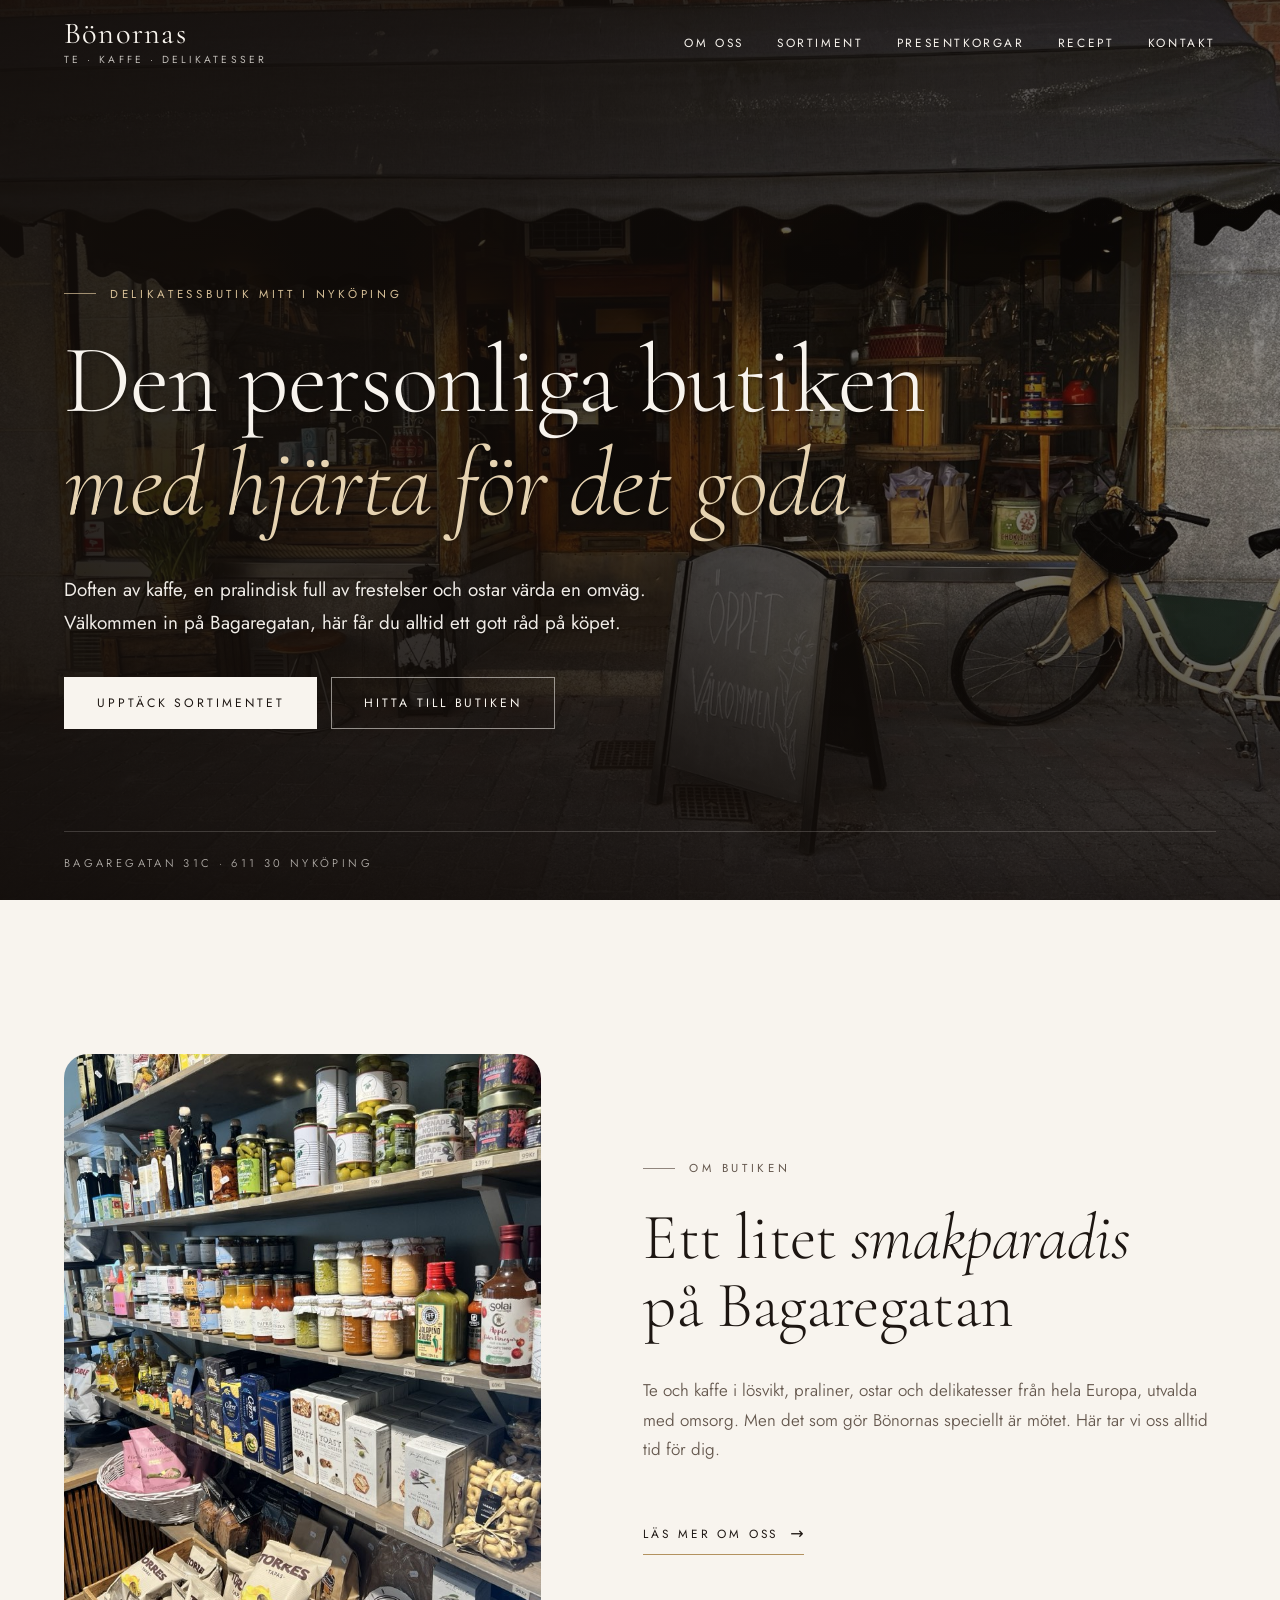
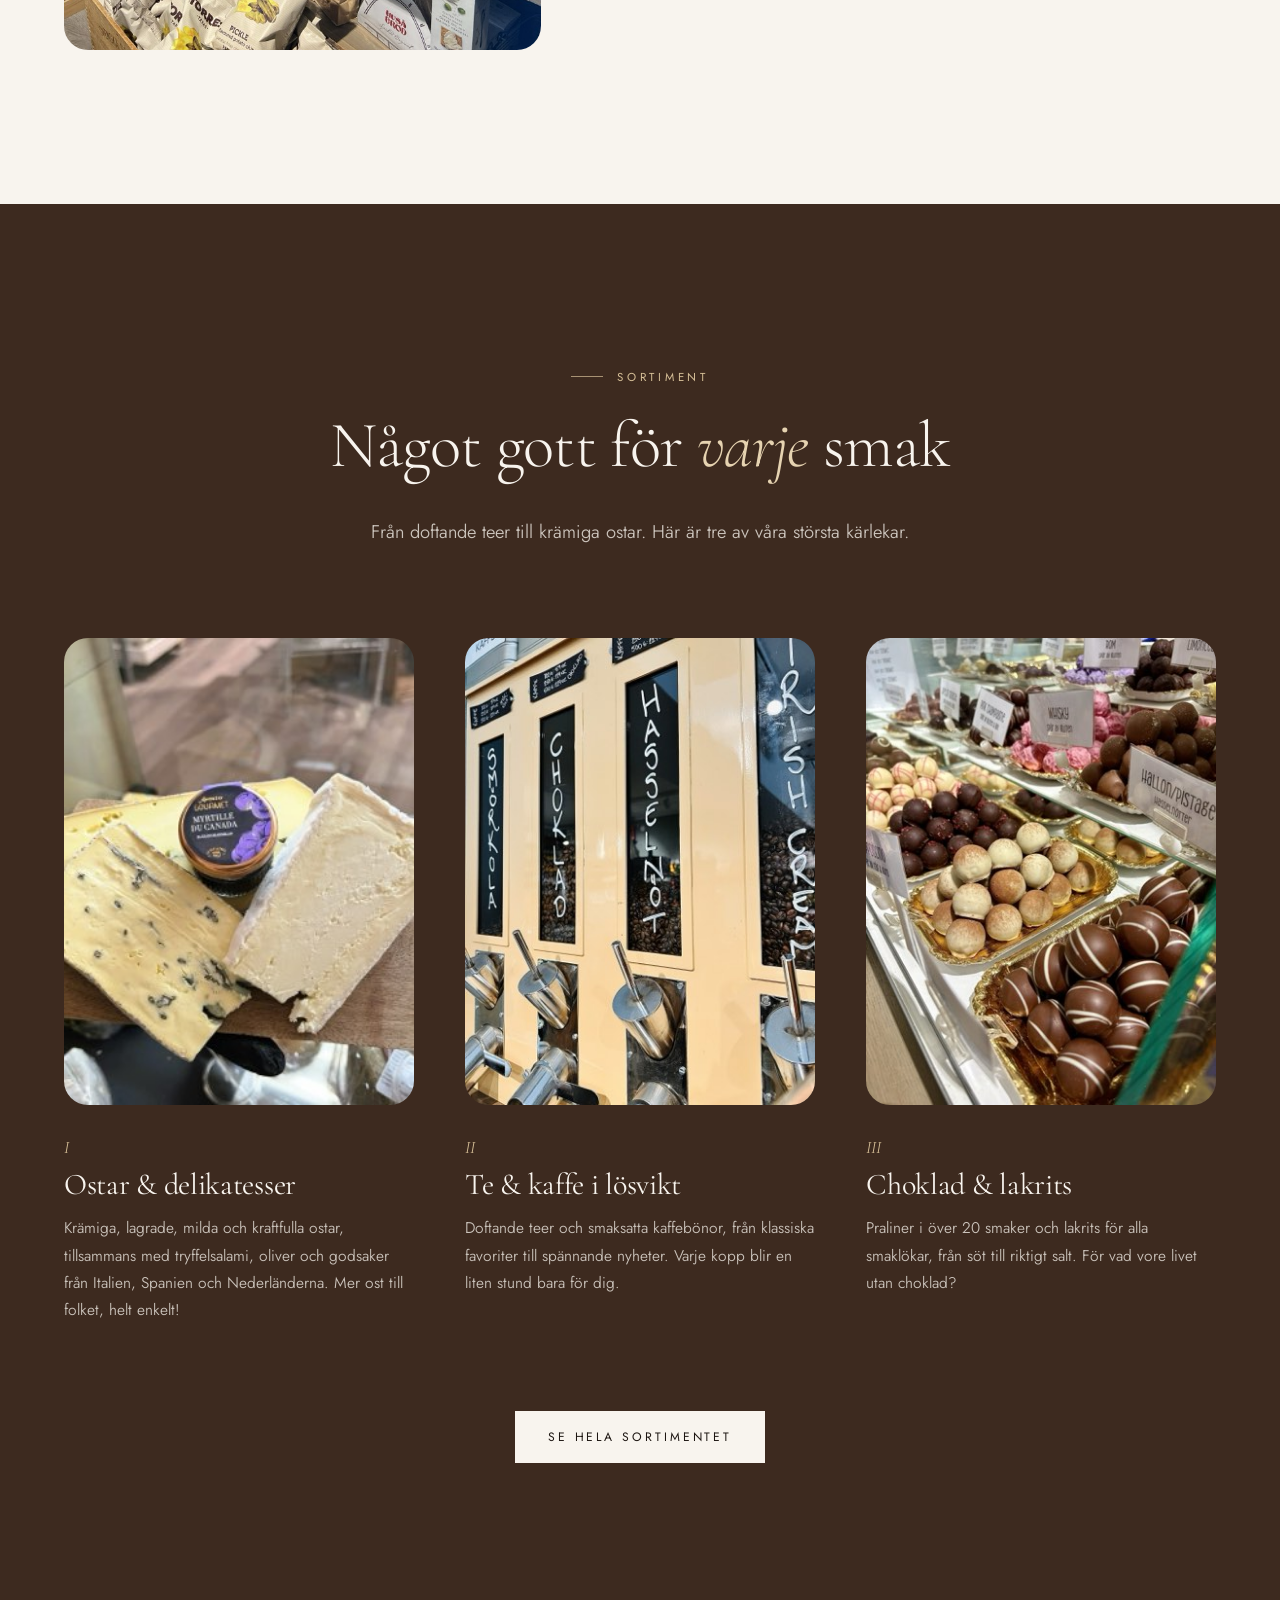
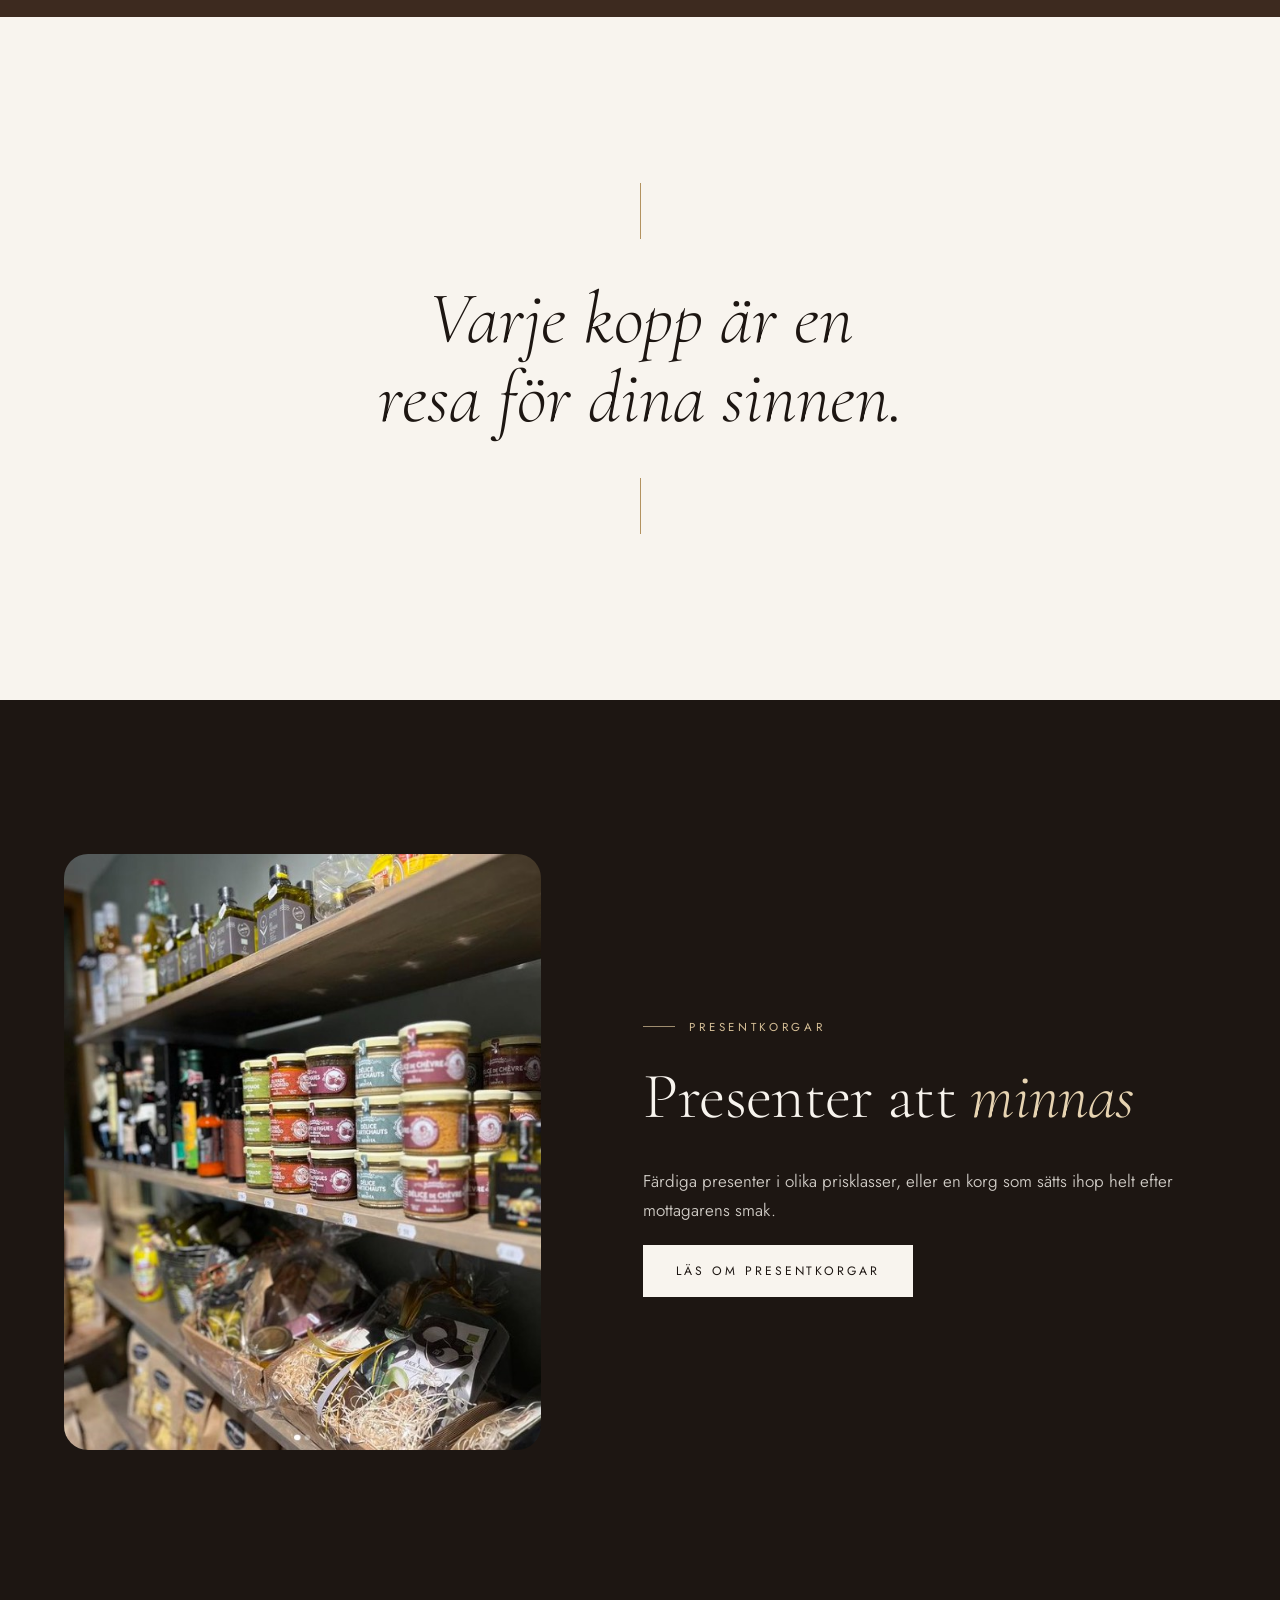
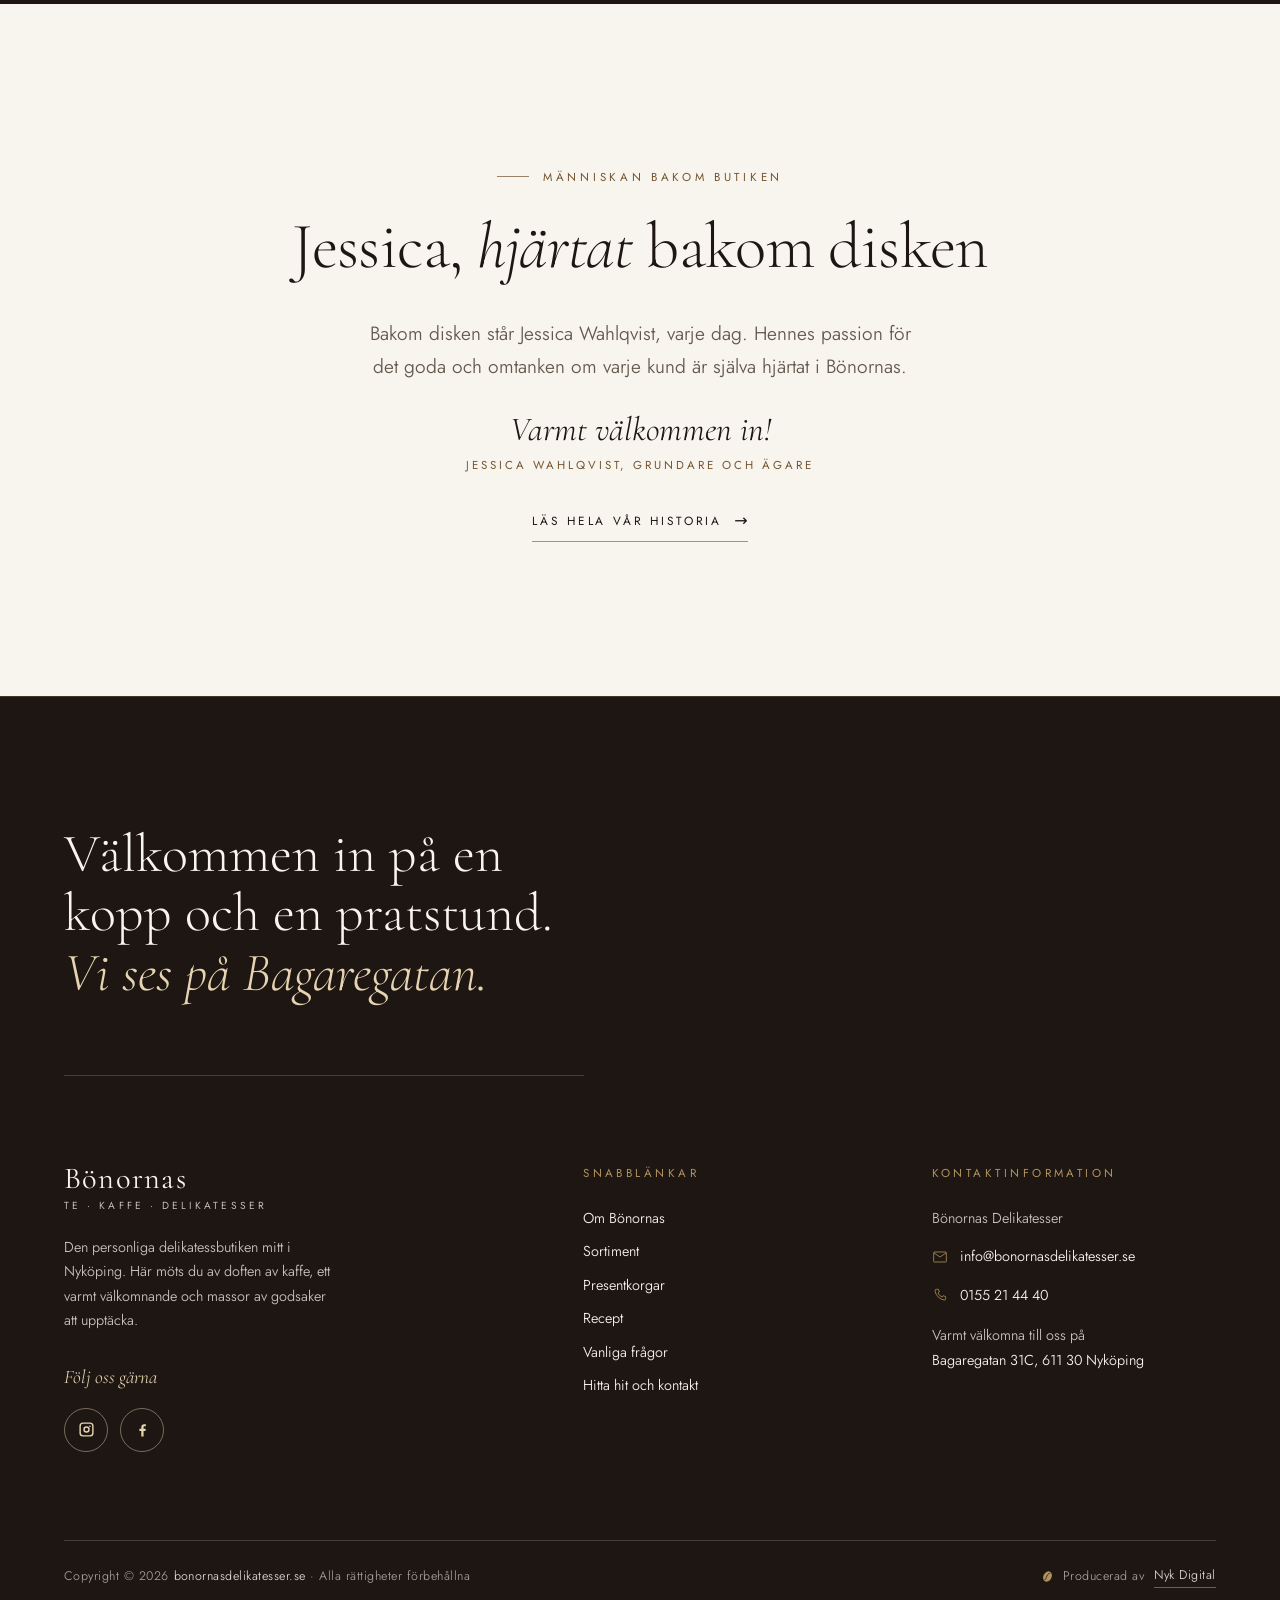
==== commit 6d19abbc: "Uppdaterad förhandsvisning: receptsidan utan tips Co-Authored-By: Claude Opus 5.5 <noreply@anthropic" ====
--- a/index.html
+++ b/index.html
@@ -33,7 +33,7 @@
   <link rel="preload" as="image" href="images/butiken-bagaregatan-nykoping-1600.jpg"
         imagesrcset="images/butiken-bagaregatan-nykoping-960.jpg 960w, images/butiken-bagaregatan-nykoping-1600.jpg 1600w"
         imagesizes="100vw">
-  <link rel="stylesheet" href="css/style.css?v=22">
+  <link rel="stylesheet" href="css/style.css?v=25">
   <!-- Strukturerad data: lokal butik -->
   <script type="application/ld+json">
   {
@@ -267,7 +267,7 @@
             <li><a href="om-oss.html">Om Bönornas</a></li>
             <li><a href="sortiment.html">Sortiment</a></li>
             <li><a href="presentkorgar.html">Presentkorgar</a></li>
-            <li><a href="recept.html">Recept och tips</a></li>
+            <li><a href="recept.html">Recept</a></li>
             <li><a href="kontakt.html#faq">Vanliga frågor</a></li>
             <li><a href="kontakt.html">Hitta hit och kontakt</a></li>
           </ul>
@@ -291,6 +291,6 @@
     </div>
   </footer>
 
-  <script src="js/main.js?v=22" defer></script>
+  <script src="js/main.js?v=25" defer></script>
 </body>
 </html>
--- a/css/style.css
+++ b/css/style.css
@@ -796,3 +796,34 @@
 .menu-section.photo-section .menu-card { box-shadow: 0 40px 80px -30px rgb(0 0 0 / 65%); }
 .category-brown { background: var(--roast); }
 .category.category-dark { padding-top: var(--section-y); }
+
+/* ---------- Receptsidan: kontraster och fast bakgrundsbild ---------- */
+.recipe-dark { background: var(--ink); color: rgb(248 244 238 / 82%); }
+.recipe-dark .recipe-head .label, .recipe-dark .recipe-steps h3 + ol li::before { color: #d6bf97; }
+.recipe-dark .recipe-head h2, .recipe-dark .recipe-steps h3 { color: var(--ivory); }
+.recipe-dark .recipe-head h2 em { color: #e6d3b1; }
+.recipe-dark .recipe-head > p:not(.label) { color: rgb(248 244 238 / 80%); }
+.recipe-dark .recipe-meta { border-color: rgb(248 244 238 / 18%); }
+.recipe-dark .recipe-meta div + div { border-color: rgb(248 244 238 / 18%); }
+.recipe-dark .recipe-meta dt { color: #d6bf97; }
+.recipe-dark .recipe-meta dd { color: var(--ivory); }
+.recipe-dark .recipe-ingredients { border-radius: 24px; color: var(--text); }
+.recipe-dark .recipe-steps li { border-color: rgb(248 244 238 / 16%); color: rgb(248 244 238 / 86%); }
+.recipe-dark .recipe-steps li::before { color: #d6bf97; }
+.recipe-dark .recipe-tip { border-radius: 18px; color: var(--text); }
+
+.archive.archive-light { background: var(--ivory); color: var(--text); }
+.archive-light .section-head .label { color: var(--gold-text); }
+.archive-light .section-head h2 { color: var(--ink); }
+.archive-light .section-head > p:last-child { color: var(--muted); }
+.archive-light .archive-card { background: var(--linen); border-top: 0; border-radius: 24px; }
+
+.tips.photo-section .section-head .label { color: #d6bf97; }
+.tips.photo-section .tip h3 { color: var(--ivory); }
+.tips.photo-section .item-index { color: #d6bf97; }
+.tips.photo-section .tip-list li, .tips.photo-section .brew-list div, .tips.photo-section .tip-foot { border-top-color: rgb(248 244 238 / 20%); }
+.tips.photo-section .tip-list li { color: rgb(248 244 238 / 86%); }
+.tips.photo-section .brew-list dt { color: var(--ivory); }
+.tips.photo-section .brew-list dd { color: rgb(248 244 238 / 72%); }
+.tips.photo-section .tip-foot { color: #e6d3b1; }
+.tips.photo-section .section-bg::after { background: linear-gradient(180deg, rgb(18 13 10 / 88%) 0%, rgb(18 13 10 / 84%) 50%, rgb(18 13 10 / 90%) 100%); }
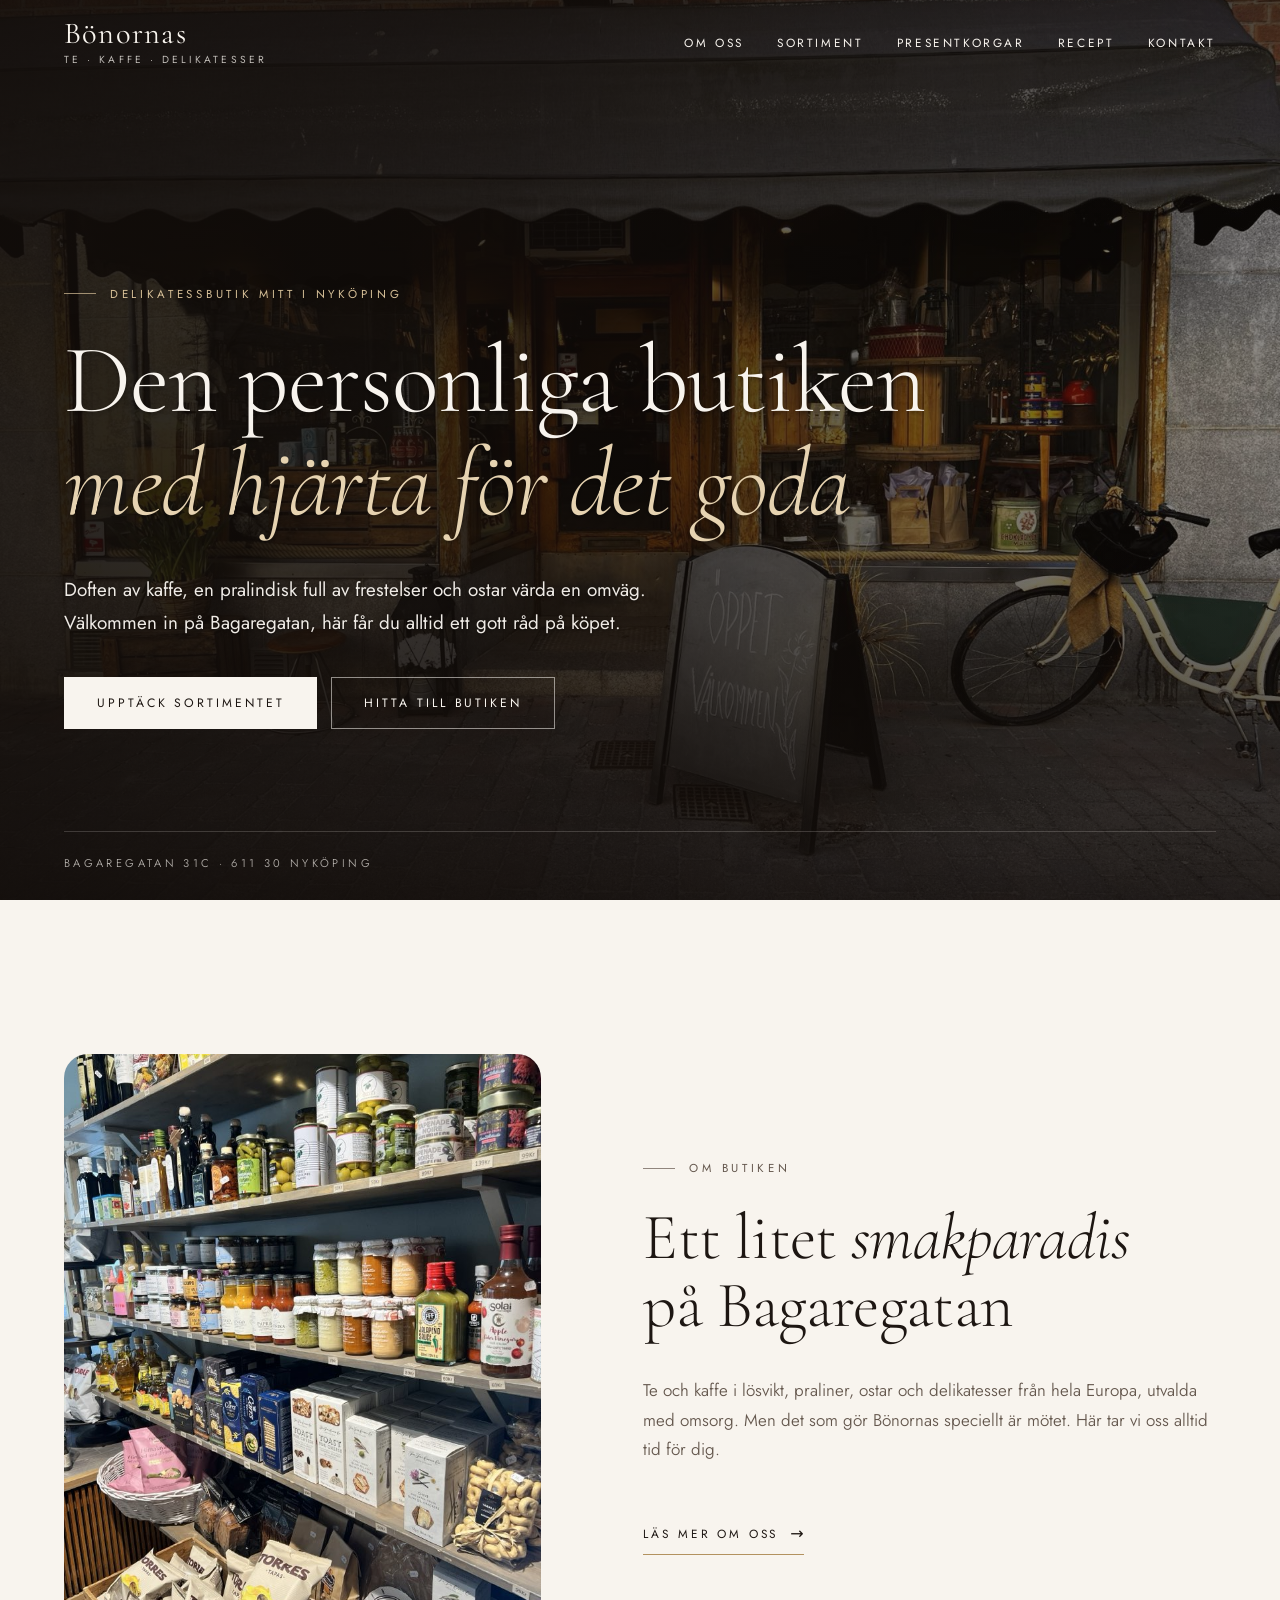
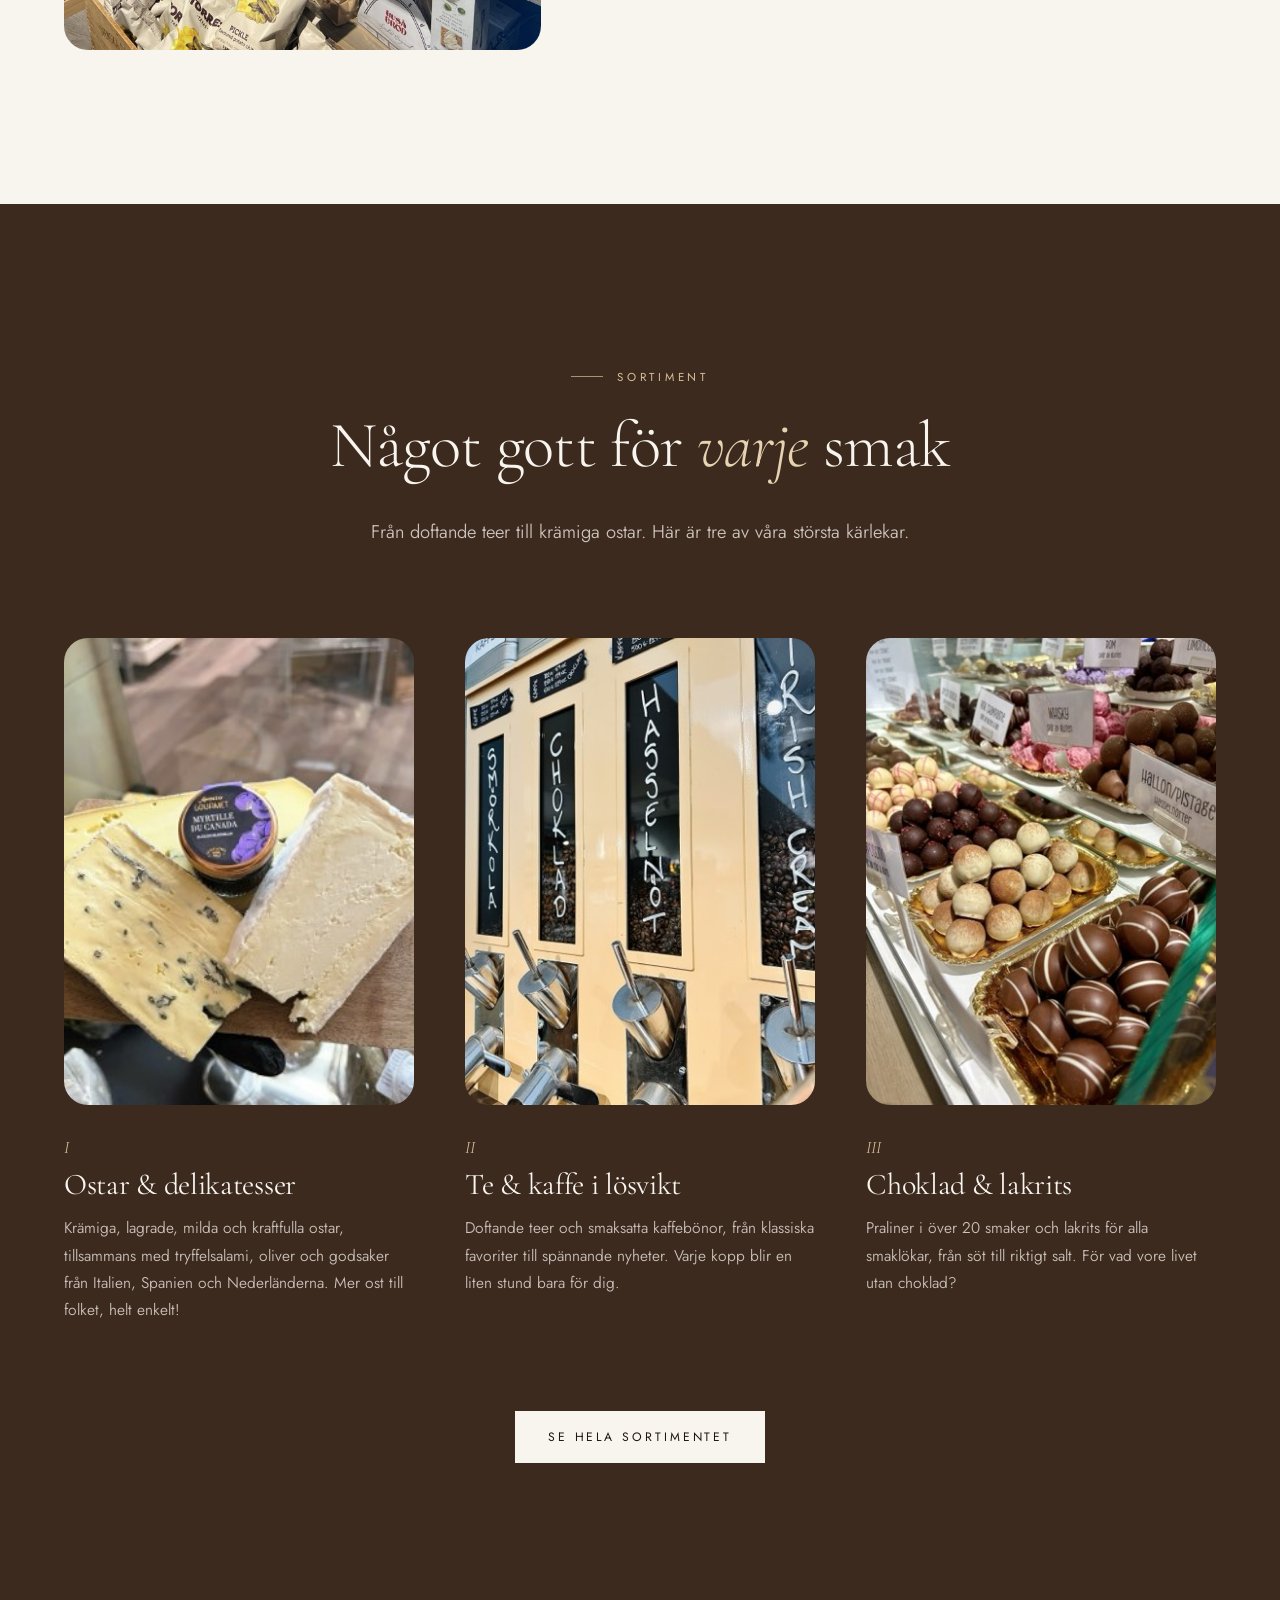
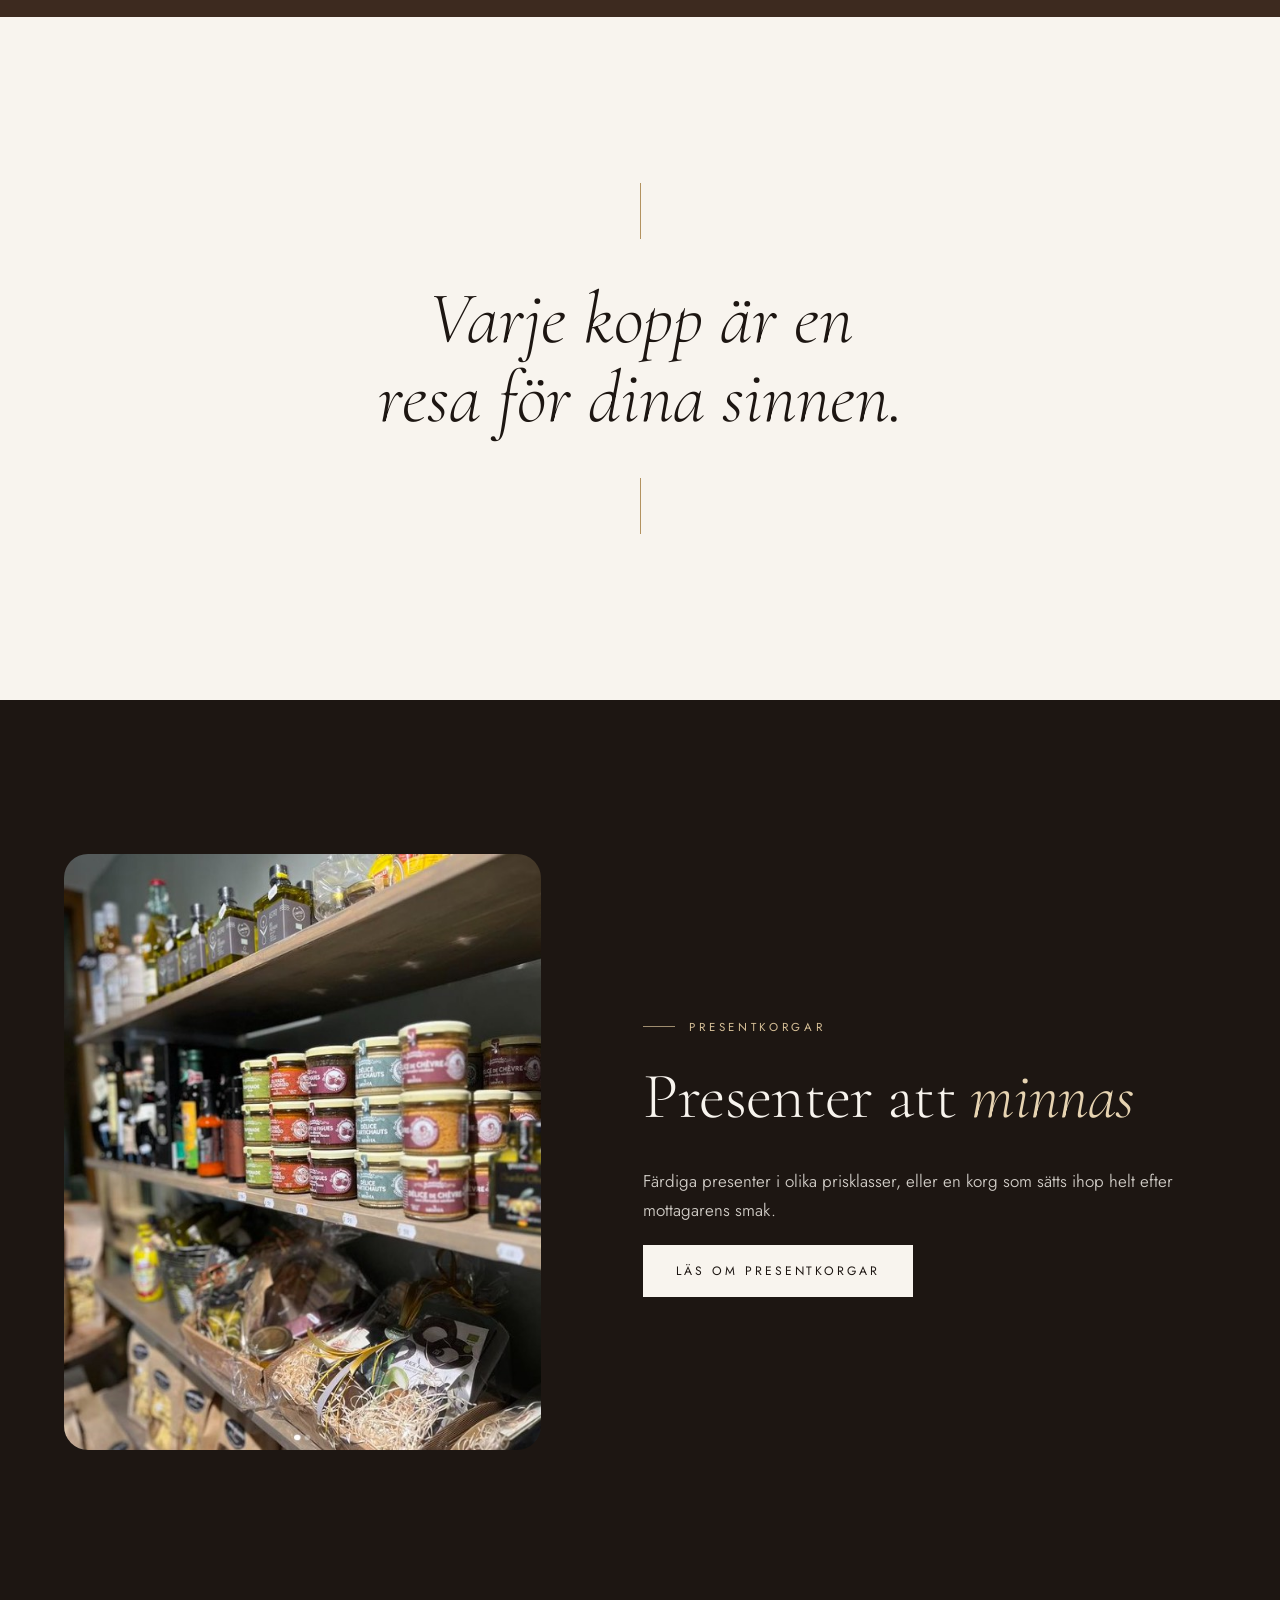
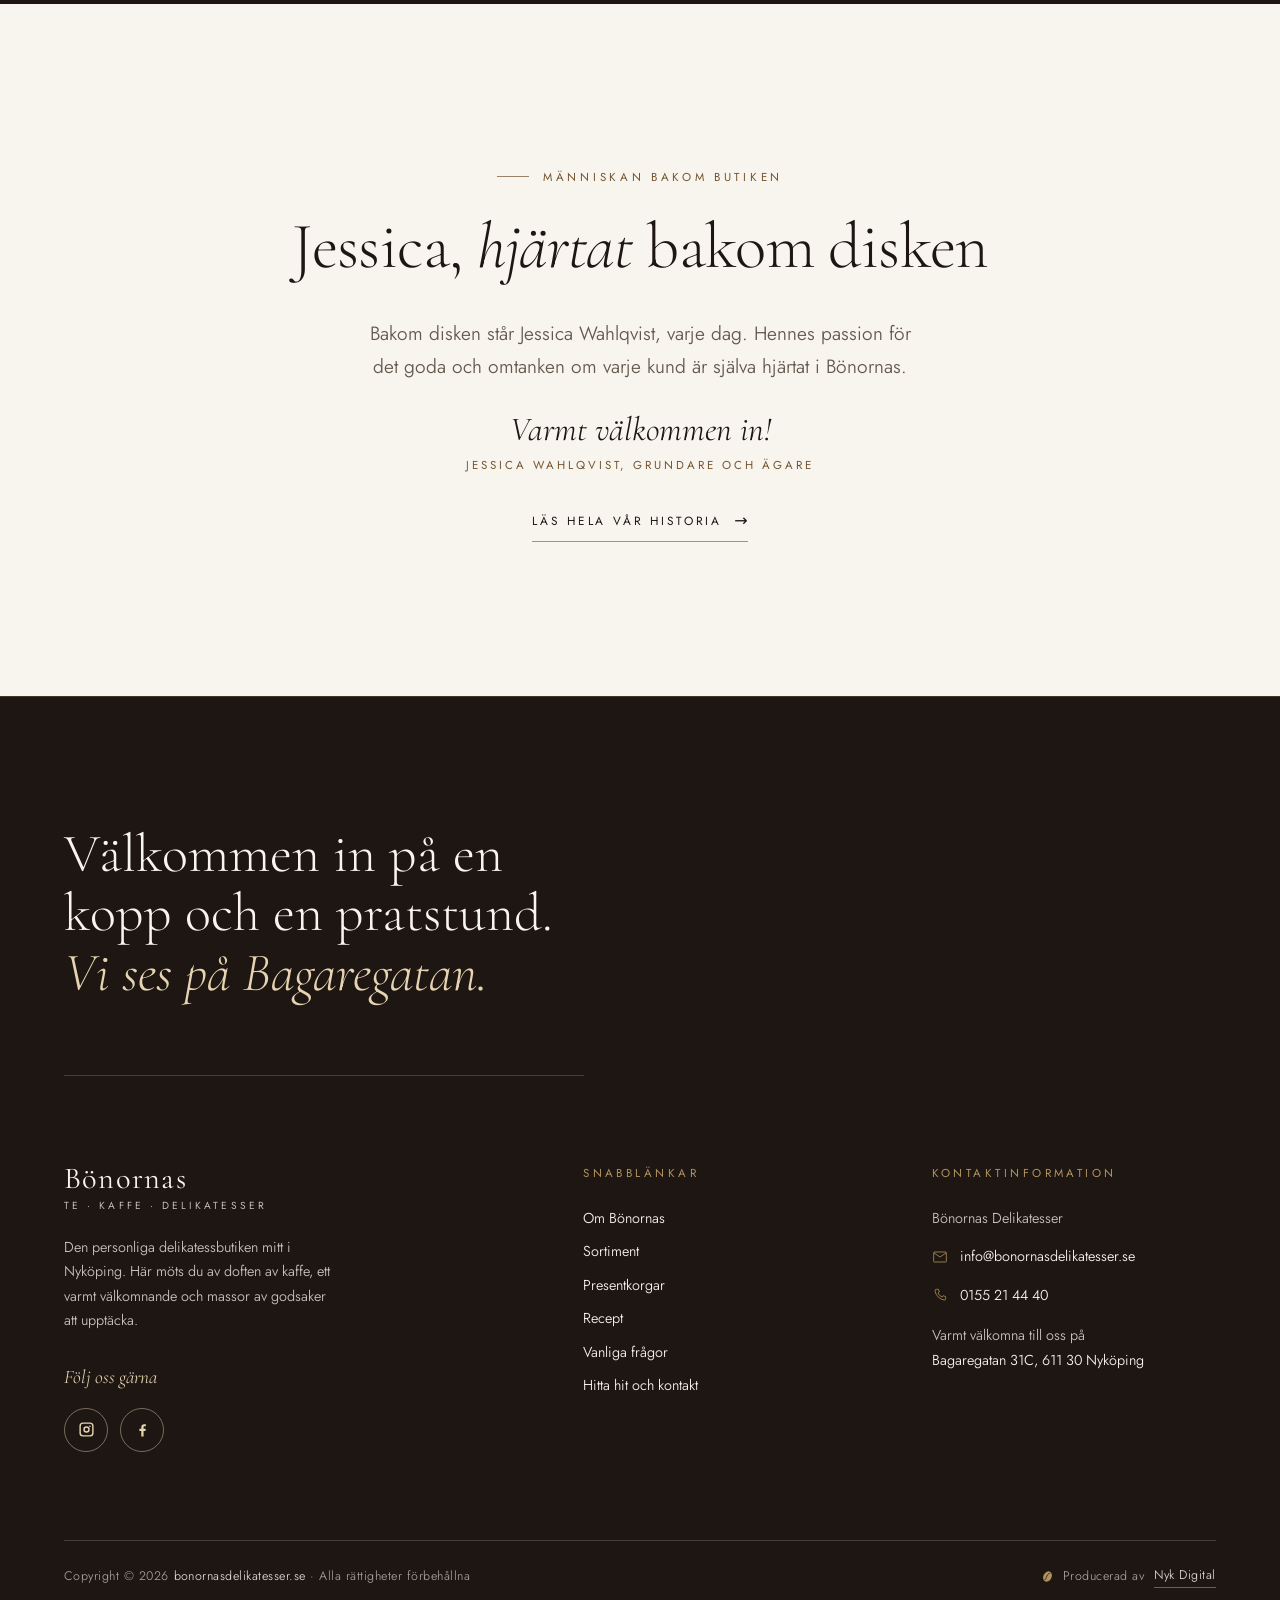
==== commit cd8c5714: "Uppdaterad förhandsvisning: slutputs inför kundvisning Co-Authored-By: Claude Opus 5.5 <noreply@anth" ====
--- a/index.html
+++ b/index.html
@@ -33,7 +33,7 @@
   <link rel="preload" as="image" href="images/butiken-bagaregatan-nykoping-1600.jpg"
         imagesrcset="images/butiken-bagaregatan-nykoping-960.jpg 960w, images/butiken-bagaregatan-nykoping-1600.jpg 1600w"
         imagesizes="100vw">
-  <link rel="stylesheet" href="css/style.css?v=25">
+  <link rel="stylesheet" href="css/style.css?v=32">
   <!-- Strukturerad data: lokal butik -->
   <script type="application/ld+json">
   {
@@ -291,6 +291,6 @@
     </div>
   </footer>
 
-  <script src="js/main.js?v=25" defer></script>
+  <script src="js/main.js?v=32" defer></script>
 </body>
 </html>
--- a/css/style.css
+++ b/css/style.css
@@ -827,3 +827,114 @@
 .tips.photo-section .brew-list dd { color: rgb(248 244 238 / 72%); }
 .tips.photo-section .tip-foot { color: #e6d3b1; }
 .tips.photo-section .section-bg::after { background: linear-gradient(180deg, rgb(18 13 10 / 88%) 0%, rgb(18 13 10 / 84%) 50%, rgb(18 13 10 / 90%) 100%); }
+
+/* ---------- Kontaktformulär med stämning: bakgrundsbild och ljust kort ---------- */
+.contact.photo-section { background: none; }
+.contact.photo-section .section-bg img { object-position: 50% 40%; }
+.contact.photo-section .section-head h2 { color: var(--ivory); }
+.contact.photo-section .section-head h2 em { color: #e6d3b1; }
+.contact.photo-section .section-head > p { color: rgb(248 244 238 / 84%); }
+.contact.photo-section .contact-alt { color: rgb(248 244 238 / 78%); }
+.contact.photo-section .contact-alt a { color: var(--ivory); text-decoration-color: rgb(214 191 151 / 70%); }
+.contact.photo-section .contact-grid { align-items: center; }
+.contact.photo-section .contact-form {
+  padding: clamp(28px, 4vw, 48px); background: var(--linen); border-radius: 28px;
+  box-shadow: 0 40px 80px -30px rgb(0 0 0 / 65%);
+}
+.contact.photo-section .contact-form .field input,
+.contact.photo-section .contact-form .field textarea { background: var(--ivory); }
+@media (max-width: 560px) { .contact.photo-section .contact-form { padding: 24px 18px; border-radius: 22px; } }
+.contact.photo-section .section-bg::after { background: linear-gradient(180deg, rgb(18 13 10 / 86%) 0%, rgb(18 13 10 / 80%) 50%, rgb(18 13 10 / 88%) 100%); }
+.contact.photo-section .section-bg img { object-position: 50% 50%; }
+
+/* ==========================================================================
+   Undersidor: helhöjds sidhuvud med bild, som på Nyk Digital
+   ========================================================================== */
+.page-hero.page-hero-photo {
+  position: relative; isolation: isolate; overflow: hidden;
+  min-height: max(620px, 100svh);
+  display: flex; flex-direction: column; justify-content: flex-end;
+  padding: calc(var(--header-h) + 48px) 0 clamp(64px, 9vw, 112px);
+  text-align: left; border-bottom: 0; color: var(--ivory);
+}
+.page-hero-photo .hero-media img { animation: none; }
+.page-hero-content { width: min(1240px, 100% - 2 * var(--gutter)); }
+.page-hero-photo h1 { color: var(--ivory); max-width: 18ch; margin-bottom: .35em; }
+.page-hero-photo h1 em { color: #e6d3b1; }
+.page-hero-photo .page-lead { margin: 0; max-width: 40em; color: rgb(248 244 238 / 94%); font-weight: 400; text-wrap: pretty; text-shadow: 0 1px 3px rgb(0 0 0 / 50%); }
+.page-hero-photo h1 { text-shadow: 0 2px 4px rgb(0 0 0 / 35%), 0 0 40px rgb(0 0 0 / 35%); }
+
+.breadcrumb {
+  display: flex; flex-wrap: wrap; align-items: center; gap: 10px; margin-bottom: 1.6rem;
+  font-size: .74rem; font-weight: 400; letter-spacing: .26em; text-transform: uppercase; color: #e6d3b1;
+}
+.breadcrumb a { color: var(--ivory); text-decoration: underline; text-underline-offset: 5px; text-decoration-color: rgb(230 211 177 / 60%); }
+.breadcrumb a:hover { text-decoration-color: var(--ivory); }
+.breadcrumb span[aria-hidden] { opacity: .6; }
+
+.page-hero-photo .page-toc { justify-content: flex-start; gap: 14px 36px; margin-top: 40px; }
+.page-hero-photo .page-toc a {
+  display: inline-flex; align-items: center; gap: 10px; color: var(--ivory);
+  border-bottom-color: rgb(248 244 238 / 45%);
+}
+.page-hero-photo .page-toc a::after { content: "→"; letter-spacing: 0; transition: transform .4s var(--ease); }
+.page-hero-photo .page-toc a:hover { border-bottom-color: var(--ivory); }
+.page-hero-photo .page-toc a:hover::after { transform: translateX(4px); }
+
+/* Genomskinlig meny ovanpå bilden, som på startsidan */
+.page-sub .site-header:not(.is-scrolled):not(.menu-open) { background: transparent; color: var(--ivory); box-shadow: none; }
+
+/* ---------- Ljusa avsnitt direkt under det mörka sidhuvudet ---------- */
+.gifts.gifts-light { background: var(--ivory); color: var(--text); }
+.gifts-light h2 { color: var(--ink); }
+.gifts-light h2 em { color: var(--gold-text); }
+.gifts-light .gifts-copy > p { color: var(--muted); }
+.gifts-light .steps { border-top-color: var(--line); }
+.gifts-light .steps li { border-bottom-color: var(--line); }
+.gifts-light .step-index { color: var(--gold-text); }
+.gifts-light .steps strong { color: var(--ink); }
+.gifts-light .steps div { color: var(--muted); }
+.occasions { background: var(--linen); }
+
+.category-linen { background: var(--linen); }
+.category.category-linen { padding-top: var(--section-y); }
+.category-linen + .category { padding-top: var(--section-y); }
+
+.archive.archive-linen { background: var(--linen); }
+.archive-linen .archive-card { background: var(--ivory); }
+
+/* Ljus variant av vanliga frågor (kontaktsidan, efter det mörka formuläravsnittet) */
+.faq.faq-light { background: var(--ivory); color: var(--text); }
+.faq-light .section-head .label { color: var(--gold-text); }
+.faq-light .section-head h2 { color: var(--ink); }
+.faq-light .section-head > p:last-child { color: var(--muted); }
+.faq-light .section-head > p:last-child a { color: var(--ink); text-decoration-color: var(--gold); }
+.faq-light .faq-list { border-top-color: var(--line); }
+.faq-light details { border-bottom-color: var(--line); }
+.faq-light details[open] { background: var(--linen); }
+.faq-light summary { color: var(--ink); }
+.faq-light summary:hover { color: var(--gold-text); }
+.faq-light summary::before, .faq-light summary::after { background: var(--ink); }
+.faq-light details p { color: var(--muted); }
+.faq-light details p a { color: var(--ink); }
+
+/* Om oss: Jessicas avsnitt på linne, så att det inte blir ett glapp mellan två ljusa avsnitt */
+.story-section { background: var(--linen); }
+.story-section .timeline li::before { background: var(--linen); }
+.story-section .timeline li:last-child::before { background: var(--gold); }
+
+/* Snabbare intoning av startbildens text, så att budskapet syns direkt */
+.hero-content > * { animation-duration: .9s; }
+.hero-content > :nth-child(1) { animation-delay: .05s; }
+.hero-content > :nth-child(2) { animation-delay: .15s; }
+.hero-content > :nth-child(3) { animation-delay: .3s; }
+.hero-content > :nth-child(4) { animation-delay: .4s; }
+
+/* Startbildens text är alltid synlig och glider bara upp en aning (robust även när animationer pausas) */
+@keyframes riseIn { from { transform: translateY(14px); } to { transform: none; } }
+.hero-content > *, .page-hero-content > * { opacity: 1; animation: riseIn .9s var(--ease) both; }
+.hero-content > :nth-child(1), .page-hero-content > :nth-child(1) { animation-delay: 0s; }
+.hero-content > :nth-child(2), .page-hero-content > :nth-child(2) { animation-delay: .08s; }
+.hero-content > :nth-child(3), .page-hero-content > :nth-child(3) { animation-delay: .16s; }
+.hero-content > :nth-child(4), .page-hero-content > :nth-child(4) { animation-delay: .24s; }
+@media (prefers-reduced-motion: reduce) { .hero-content > *, .page-hero-content > * { animation: none; } }
